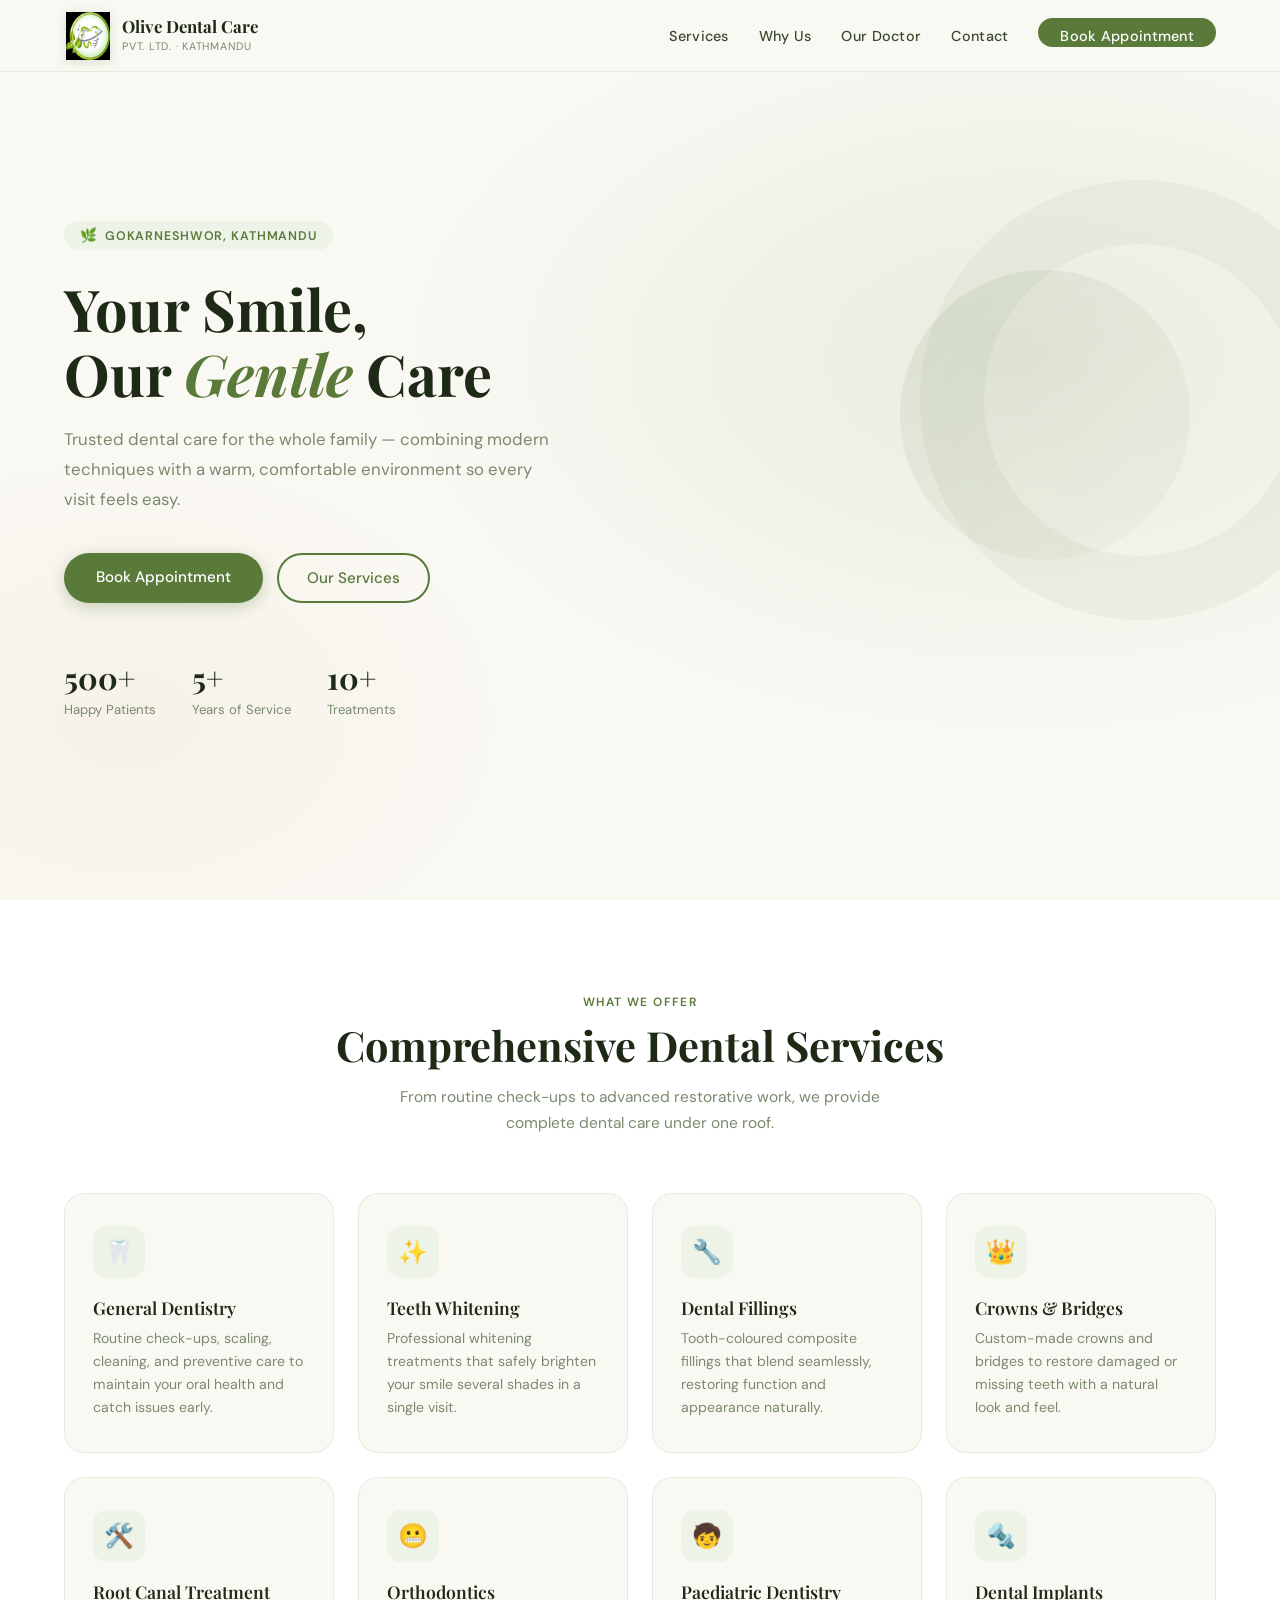
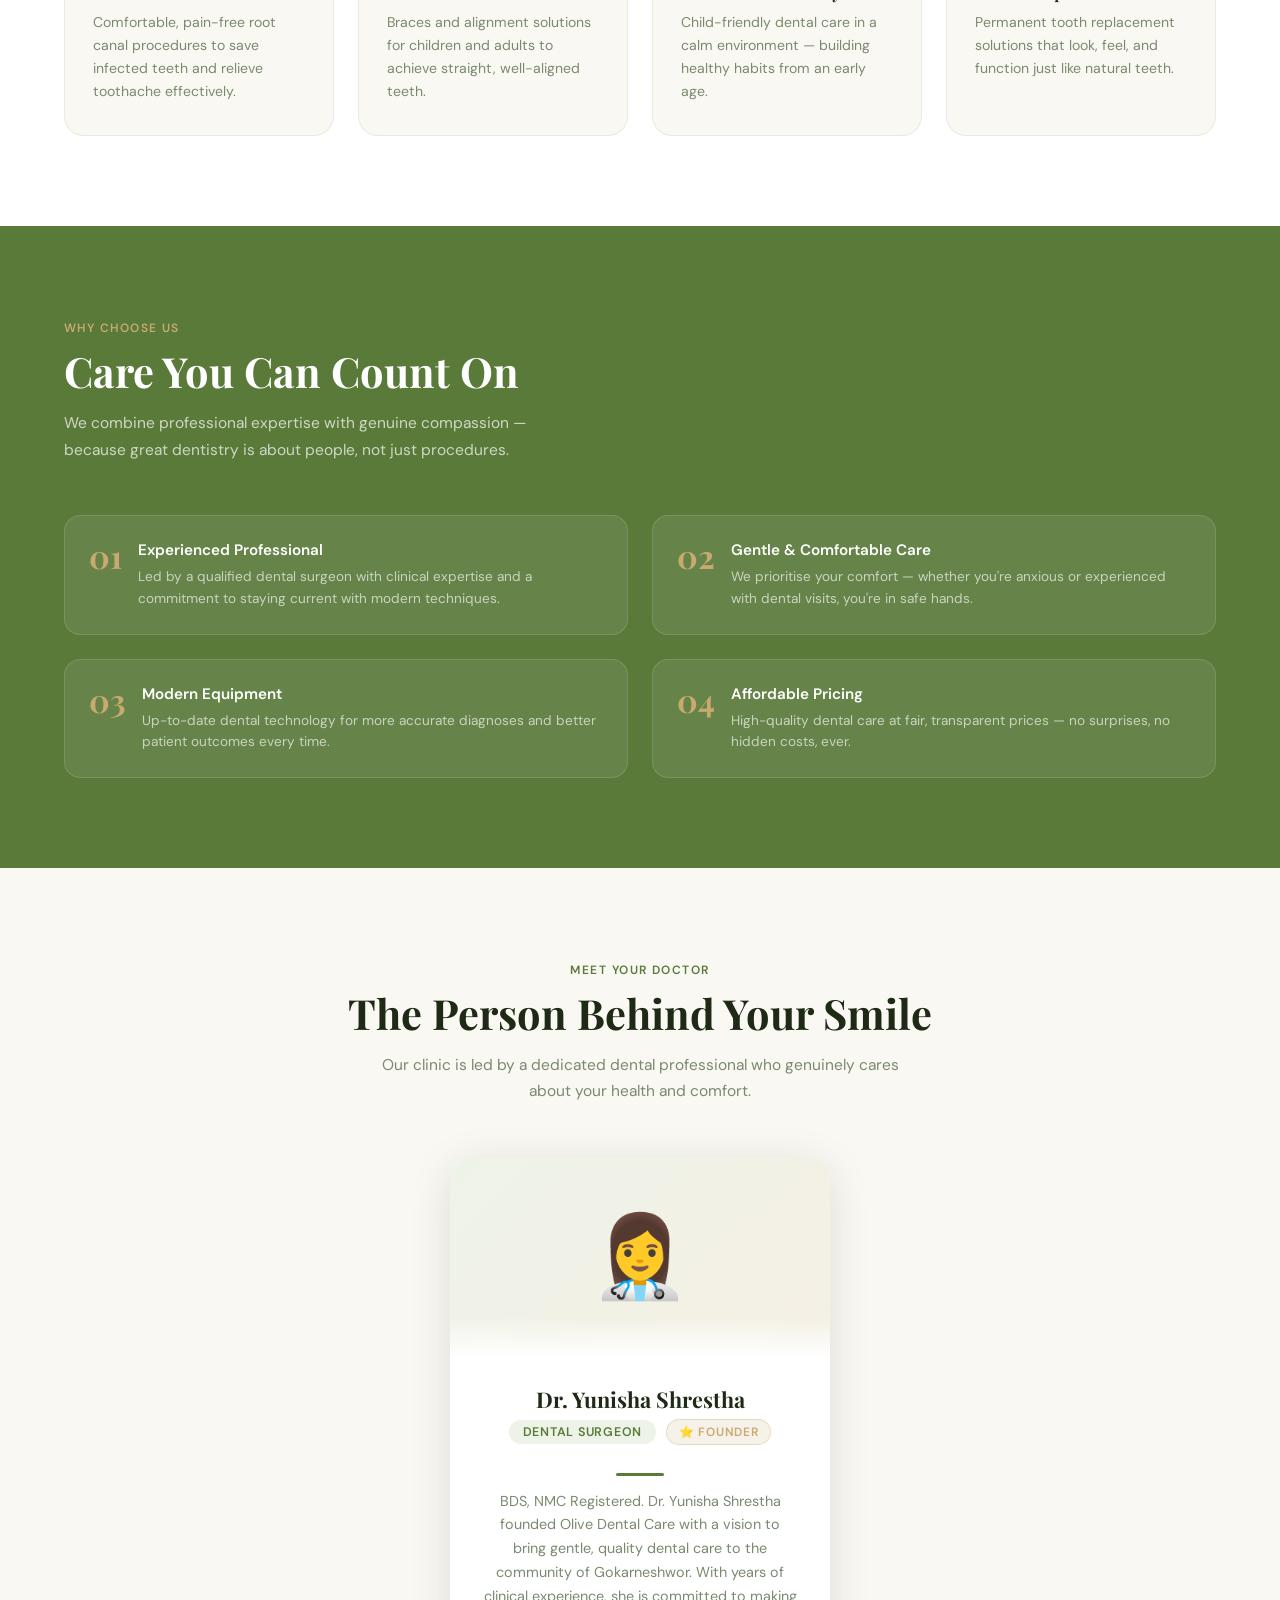
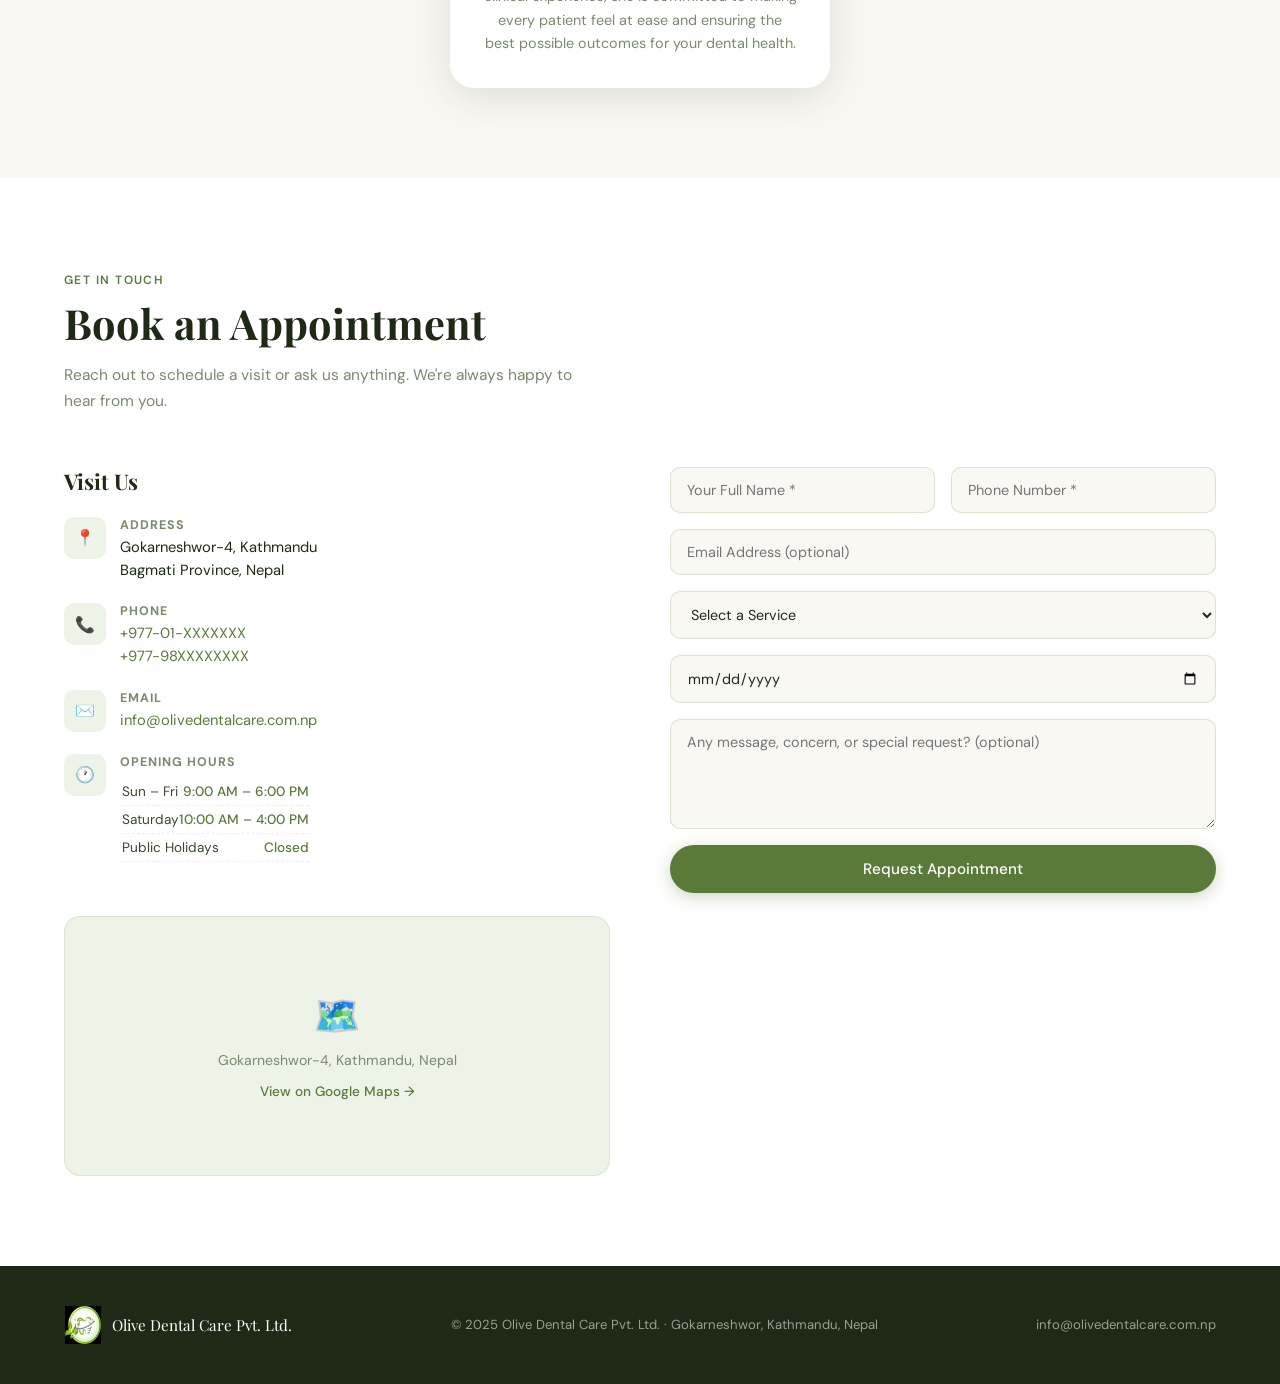
==== index.html @ 684ec90d "Initial commit - Olive Dental Care website" ====
<!DOCTYPE html>
<html lang="en">
<head>
  <meta charset="UTF-8" />
  <meta name="viewport" content="width=device-width, initial-scale=1.0"/>
  <title>Olive Dental Care Pvt. Ltd. | Gokarneshwor, Kathmandu</title>
  <link href="https://fonts.googleapis.com/css2?family=Playfair+Display:ital,wght@0,400;0,600;0,700;1,400&family=DM+Sans:wght@300;400;500&display=swap" rel="stylesheet"/>
  <link rel="stylesheet" href="style.css"/>
</head>
<body>

<!-- ══════════════════════════════════════
     NAVIGATION
══════════════════════════════════════ -->
<nav id="navbar">
  <a href="#home" class="nav-logo">
    <img src="logo.png" alt="Olive Dental Care Logo"/>
    <div class="nav-logo-text">
      <strong>Olive Dental Care</strong>
      <small>Pvt. Ltd. · Kathmandu</small>
    </div>
  </a>

  <button class="hamburger" id="hamburger" aria-label="Toggle menu">
    <span></span><span></span><span></span>
  </button>

  <ul class="nav-links" id="nav-links">
    <li><a href="#services">Services</a></li>
    <li><a href="#why">Why Us</a></li>
    <li><a href="#team">Our Doctor</a></li>
    <li><a href="#contact">Contact</a></li>
    <li><a href="#contact" class="nav-cta">Book Appointment</a></li>
  </ul>
</nav>


<!-- ══════════════════════════════════════
     HERO
══════════════════════════════════════ -->
<section class="hero" id="home">
  <div class="hero-content">
    <div class="hero-badge">Gokarneshwor, Kathmandu</div>
    <h1>Your Smile,<br/>Our <em>Gentle</em> Care</h1>
    <p>Trusted dental care for the whole family — combining modern techniques with a warm, comfortable environment so every visit feels easy.</p>
    <div class="hero-actions">
      <a href="#contact" class="btn-primary">Book Appointment</a>
      <a href="#services" class="btn-outline">Our Services</a>
    </div>
    <div class="hero-stats">
      <div class="stat"><span>500+</span><small>Happy Patients</small></div>
      <div class="stat"><span>5+</span><small>Years of Service</small></div>
      <div class="stat"><span>10+</span><small>Treatments</small></div>
    </div>
  </div>
</section>


<!-- ══════════════════════════════════════
     SERVICES
══════════════════════════════════════ -->
<section id="services">
  <div class="services-header reveal">
    <span class="section-label">What We Offer</span>
    <h2 class="section-title">Comprehensive Dental Services</h2>
    <p class="section-sub">From routine check-ups to advanced restorative work, we provide complete dental care under one roof.</p>
  </div>

  <div class="services-grid">
    <div class="service-card reveal">
      <div class="service-icon">🦷</div>
      <h3>General Dentistry</h3>
      <p>Routine check-ups, scaling, cleaning, and preventive care to maintain your oral health and catch issues early.</p>
    </div>
    <div class="service-card reveal">
      <div class="service-icon">✨</div>
      <h3>Teeth Whitening</h3>
      <p>Professional whitening treatments that safely brighten your smile several shades in a single visit.</p>
    </div>
    <div class="service-card reveal">
      <div class="service-icon">🔧</div>
      <h3>Dental Fillings</h3>
      <p>Tooth-coloured composite fillings that blend seamlessly, restoring function and appearance naturally.</p>
    </div>
    <div class="service-card reveal">
      <div class="service-icon">👑</div>
      <h3>Crowns &amp; Bridges</h3>
      <p>Custom-made crowns and bridges to restore damaged or missing teeth with a natural look and feel.</p>
    </div>
    <div class="service-card reveal">
      <div class="service-icon">🛠️</div>
      <h3>Root Canal Treatment</h3>
      <p>Comfortable, pain-free root canal procedures to save infected teeth and relieve toothache effectively.</p>
    </div>
    <div class="service-card reveal">
      <div class="service-icon">😬</div>
      <h3>Orthodontics</h3>
      <p>Braces and alignment solutions for children and adults to achieve straight, well-aligned teeth.</p>
    </div>
    <div class="service-card reveal">
      <div class="service-icon">🧒</div>
      <h3>Paediatric Dentistry</h3>
      <p>Child-friendly dental care in a calm environment — building healthy habits from an early age.</p>
    </div>
    <div class="service-card reveal">
      <div class="service-icon">🔩</div>
      <h3>Dental Implants</h3>
      <p>Permanent tooth replacement solutions that look, feel, and function just like natural teeth.</p>
    </div>
  </div>
</section>


<!-- ══════════════════════════════════════
     WHY US
══════════════════════════════════════ -->
<section id="why">
  <div class="reveal">
    <span class="section-label">Why Choose Us</span>
    <h2 class="section-title">Care You Can Count On</h2>
    <p class="section-sub">We combine professional expertise with genuine compassion — because great dentistry is about people, not just procedures.</p>
  </div>
  <div class="why-grid">
    <div class="why-item reveal">
      <div class="why-num">01</div>
      <div>
        <h4>Experienced Professional</h4>
        <p>Led by a qualified dental surgeon with clinical expertise and a commitment to staying current with modern techniques.</p>
      </div>
    </div>
    <div class="why-item reveal">
      <div class="why-num">02</div>
      <div>
        <h4>Gentle &amp; Comfortable Care</h4>
        <p>We prioritise your comfort — whether you're anxious or experienced with dental visits, you're in safe hands.</p>
      </div>
    </div>
    <div class="why-item reveal">
      <div class="why-num">03</div>
      <div>
        <h4>Modern Equipment</h4>
        <p>Up-to-date dental technology for more accurate diagnoses and better patient outcomes every time.</p>
      </div>
    </div>
    <div class="why-item reveal">
      <div class="why-num">04</div>
      <div>
        <h4>Affordable Pricing</h4>
        <p>High-quality dental care at fair, transparent prices — no surprises, no hidden costs, ever.</p>
      </div>
    </div>
  </div>
</section>


<!-- ══════════════════════════════════════
     OUR DOCTOR
══════════════════════════════════════ -->
<section id="team">
  <div class="reveal" style="text-align:center;">
    <span class="section-label">Meet Your Doctor</span>
    <h2 class="section-title">The Person Behind Your Smile</h2>
    <p class="section-sub" style="margin:0 auto;">Our clinic is led by a dedicated dental professional who genuinely cares about your health and comfort.</p>
  </div>

  <div class="team-center">
    <div class="team-card reveal">
      <div class="team-avatar">👩‍⚕️</div>
      <div class="team-info">
        <h4>Dr. Yunisha Shrestha</h4>
        <span class="team-badge">Dental Surgeon</span>
        <span class="founder-tag">⭐ Founder</span>
        <div class="team-divider"></div>
        <p>BDS, NMC Registered. Dr. Yunisha Shrestha founded Olive Dental Care with a vision to bring gentle, quality dental care to the community of Gokarneshwor. With years of clinical experience, she is committed to making every patient feel at ease and ensuring the best possible outcomes for your dental health.</p>
      </div>
    </div>
  </div>
</section>


<!-- ══════════════════════════════════════
     CONTACT & APPOINTMENT
══════════════════════════════════════ -->
<section id="contact">
  <div class="reveal">
    <span class="section-label">Get in Touch</span>
    <h2 class="section-title">Book an Appointment</h2>
    <p class="section-sub">Reach out to schedule a visit or ask us anything. We're always happy to hear from you.</p>
  </div>

  <div class="contact-wrap">

    <!-- Contact Info -->
    <div class="contact-info reveal">
      <h3>Visit Us</h3>

      <div class="info-item">
        <div class="info-icon">📍</div>
        <div>
          <h5>Address</h5>
          <p>Gokarneshwor-4, Kathmandu<br/>Bagmati Province, Nepal</p>
        </div>
      </div>

      <div class="info-item">
        <div class="info-icon">📞</div>
        <div>
          <h5>Phone</h5>
          <p>
            <a href="tel:+97701XXXXXXX">+977-01-XXXXXXX</a><br/>
            <a href="tel:+9779XXXXXXXXX">+977-98XXXXXXXX</a>
          </p>
        </div>
      </div>

      <div class="info-item">
        <div class="info-icon">✉️</div>
        <div>
          <h5>Email</h5>
          <p><a href="mailto:info@olivedentalcare.com.np">info@olivedentalcare.com.np</a></p>
        </div>
      </div>

      <div class="info-item">
        <div class="info-icon">🕐</div>
        <div>
          <h5>Opening Hours</h5>
          <table class="hours-table">
            <tr><td>Sun – Fri</td><td>9:00 AM – 6:00 PM</td></tr>
            <tr><td>Saturday</td><td>10:00 AM – 4:00 PM</td></tr>
            <tr><td>Public Holidays</td><td>Closed</td></tr>
          </table>
        </div>
      </div>

      <div class="map-wrap reveal">
        <span>🗺️</span>
        <p>Gokarneshwor-4, Kathmandu, Nepal</p>
        <a href="https://maps.google.com/?q=Gokarneshwor,Kathmandu,Nepal" target="_blank" rel="noopener">
          View on Google Maps →
        </a>
      </div>
    </div>

    <!-- Appointment Form -->
    <div class="reveal">
      <div class="contact-form" id="appt-form">
        <div class="form-row">
          <input type="text"  placeholder="Your Full Name *"  id="f-name"  required/>
          <input type="tel"   placeholder="Phone Number *"    id="f-phone" required/>
        </div>
        <input type="email" placeholder="Email Address (optional)" id="f-email"/>
        <select id="f-service">
          <option value="" disabled selected>Select a Service</option>
          <option>General Check-up &amp; Cleaning</option>
          <option>Teeth Whitening</option>
          <option>Dental Filling</option>
          <option>Root Canal Treatment</option>
          <option>Orthodontics / Braces</option>
          <option>Crowns &amp; Bridges</option>
          <option>Dental Implants</option>
          <option>Paediatric Dentistry</option>
          <option>Other / Not Sure</option>
        </select>
        <input type="date" id="f-date"/>
        <textarea placeholder="Any message, concern, or special request? (optional)" id="f-msg"></textarea>
        <button class="btn-primary" onclick="submitForm()" type="button">
          Request Appointment
        </button>
        <div class="form-success" id="form-success">
          ✅ Thank you! We'll call you shortly to confirm your appointment.
        </div>
      </div>
    </div>

  </div>
</section>


<!-- ══════════════════════════════════════
     FOOTER
══════════════════════════════════════ -->
<footer>
  <div class="footer-brand">
    <img src="logo.png" alt="Olive Dental Care"/>
    <span>Olive Dental Care Pvt. Ltd.</span>
  </div>
  <p>© 2025 Olive Dental Care Pvt. Ltd. · Gokarneshwor, Kathmandu, Nepal</p>
  <p><a href="mailto:info@olivedentalcare.com.np">info@olivedentalcare.com.np</a></p>
</footer>


<script src="script.js"></script>
</body>
</html>
---- style.css ----
/* ═══════════════════════════════════════════════
   Olive Dental Care Pvt. Ltd. — Stylesheet
   ═══════════════════════════════════════════════ */

:root {
  --olive:       #5a7a3a;
  --olive-light: #7da050;
  --olive-pale:  #eef3e8;
  --cream:       #faf8f3;
  --dark:        #1e2a16;
  --text:        #3a4a2e;
  --muted:       #7a8a6e;
  --white:       #ffffff;
  --accent:      #c8a96e;
  --shadow:      0 4px 24px rgba(30,42,22,.10);
}

*, *::before, *::after { box-sizing: border-box; margin: 0; padding: 0; }
html { scroll-behavior: smooth; }

body {
  font-family: 'DM Sans', sans-serif;
  background: var(--cream);
  color: var(--text);
  overflow-x: hidden;
}

/* ── NAV ───────────────────────────────────────── */
nav {
  position: fixed; top: 0; left: 0; right: 0; z-index: 100;
  display: flex; align-items: center; justify-content: space-between;
  padding: 0 5%;
  height: 72px;
  background: rgba(250,248,243,.94);
  backdrop-filter: blur(12px);
  border-bottom: 1px solid rgba(90,122,58,.12);
  transition: box-shadow .3s;
}
nav.scrolled { box-shadow: var(--shadow); }

.nav-logo {
  display: flex; align-items: center; gap: 10px;
  text-decoration: none;
}
.nav-logo img {
  width: 48px; height: 48px;
  object-fit: contain;
  filter: drop-shadow(0 2px 6px rgba(90,122,58,.20));
}
.nav-logo-text { line-height: 1.15; }
.nav-logo-text strong {
  display: block;
  font-family: 'Playfair Display', serif;
  font-size: 1.05rem; font-weight: 700;
  color: var(--dark);
}
.nav-logo-text small {
  font-size: .68rem; font-weight: 400;
  color: var(--muted); letter-spacing: .07em;
  text-transform: uppercase;
}

.nav-links { display: flex; gap: 30px; list-style: none; }
.nav-links a {
  text-decoration: none; font-size: .9rem; font-weight: 500;
  color: var(--text); letter-spacing: .02em;
  position: relative; padding-bottom: 2px;
}
.nav-links a::after {
  content: ''; position: absolute; left: 0; bottom: 0;
  width: 0; height: 2px; background: var(--olive);
  transition: width .3s;
}
.nav-links a:hover::after { width: 100%; }
.nav-cta {
  background: var(--olive); color: white !important;
  padding: 9px 22px; border-radius: 50px;
  font-weight: 500 !important;
  transition: background .2s !important;
}
.nav-cta:hover { background: var(--olive-light) !important; }
.nav-cta::after { display: none !important; }

.hamburger {
  display: none; flex-direction: column; gap: 5px; cursor: pointer;
  background: none; border: none; padding: 4px;
}
.hamburger span {
  display: block; width: 24px; height: 2px;
  background: var(--dark); border-radius: 2px; transition: all .3s;
}

/* ── HERO ──────────────────────────────────────── */
.hero {
  min-height: 100vh;
  display: flex; align-items: center;
  padding: 110px 5% 70px;
  background:
    radial-gradient(ellipse 70% 60% at 80% 40%, rgba(90,122,58,.10) 0%, transparent 70%),
    radial-gradient(ellipse 50% 50% at 10% 80%, rgba(200,169,110,.08) 0%, transparent 60%),
    var(--cream);
  position: relative; overflow: hidden;
}
.hero::before {
  content: '';
  position: absolute; right: -80px; top: 20%;
  width: 440px; height: 440px; border-radius: 50%;
  border: 64px solid rgba(90,122,58,.06);
  pointer-events: none;
}
.hero::after {
  content: '';
  position: absolute; right: 90px; top: 30%;
  width: 290px; height: 290px; border-radius: 50%;
  background: linear-gradient(135deg, rgba(90,122,58,.10), rgba(125,160,80,.04));
  pointer-events: none;
}

.hero-content { max-width: 620px; }
.hero-badge {
  display: inline-flex; align-items: center; gap: 7px;
  background: var(--olive-pale); color: var(--olive);
  padding: 6px 16px; border-radius: 50px;
  font-size: .78rem; font-weight: 600; letter-spacing: .07em;
  text-transform: uppercase; margin-bottom: 26px;
  animation: fadeUp .7s ease both;
}
.hero-badge::before { content: '🌿'; font-size: .85rem; }

.hero h1 {
  font-family: 'Playfair Display', serif;
  font-size: clamp(2.4rem, 5vw, 3.6rem);
  line-height: 1.12; font-weight: 700;
  color: var(--dark); margin-bottom: 20px;
  animation: fadeUp .7s .1s ease both;
}
.hero h1 em { font-style: italic; color: var(--olive); }

.hero p {
  font-size: 1.05rem; line-height: 1.78;
  color: var(--muted); max-width: 490px; margin-bottom: 38px;
  animation: fadeUp .7s .2s ease both;
}

.hero-actions {
  display: flex; gap: 14px; flex-wrap: wrap;
  animation: fadeUp .7s .3s ease both;
}

.hero-stats {
  display: flex; gap: 36px; margin-top: 54px;
  animation: fadeUp .7s .4s ease both;
}
.stat span {
  display: block;
  font-family: 'Playfair Display', serif;
  font-size: 1.9rem; font-weight: 700; color: var(--dark);
}
.stat small { font-size: .82rem; color: var(--muted); font-weight: 400; }

/* ── BUTTONS ───────────────────────────────────── */
.btn-primary {
  background: var(--olive); color: white;
  padding: 14px 32px; border-radius: 50px;
  font-size: .95rem; font-weight: 500; font-family: 'DM Sans', sans-serif;
  text-decoration: none; border: none; cursor: pointer;
  transition: background .2s, transform .2s, box-shadow .2s;
  box-shadow: 0 4px 16px rgba(90,122,58,.30);
}
.btn-primary:hover {
  background: var(--olive-light);
  transform: translateY(-2px);
  box-shadow: 0 6px 24px rgba(90,122,58,.35);
}
.btn-outline {
  background: transparent; color: var(--olive);
  padding: 13px 28px; border-radius: 50px;
  font-size: .95rem; font-weight: 500; font-family: 'DM Sans', sans-serif;
  text-decoration: none; border: 2px solid var(--olive);
  transition: background .2s, color .2s;
}
.btn-outline:hover { background: var(--olive); color: white; }

/* ── SECTION COMMONS ───────────────────────────── */
section { padding: 90px 5%; }
.section-label {
  display: inline-block;
  font-size: .75rem; font-weight: 600;
  letter-spacing: .12em; text-transform: uppercase;
  color: var(--olive); margin-bottom: 10px;
}
.section-title {
  font-family: 'Playfair Display', serif;
  font-size: clamp(1.8rem, 3.5vw, 2.6rem);
  font-weight: 700; color: var(--dark);
  line-height: 1.2; margin-bottom: 14px;
}
.section-sub {
  font-size: .97rem; color: var(--muted);
  line-height: 1.7; max-width: 520px;
}

/* ── SERVICES ──────────────────────────────────── */
#services { background: var(--white); }
.services-header { text-align: center; margin-bottom: 56px; }
.services-header .section-sub { margin: 0 auto; }

.services-grid {
  display: grid;
  grid-template-columns: repeat(auto-fit, minmax(240px, 1fr));
  gap: 24px;
}
.service-card {
  background: var(--cream);
  border: 1px solid rgba(90,122,58,.10);
  border-radius: 20px; padding: 32px 28px;
  transition: transform .25s, box-shadow .25s, border-color .25s;
}
.service-card:hover {
  transform: translateY(-6px);
  box-shadow: 0 12px 36px rgba(90,122,58,.13);
  border-color: rgba(90,122,58,.24);
}
.service-icon {
  width: 52px; height: 52px; border-radius: 14px;
  background: var(--olive-pale);
  display: flex; align-items: center; justify-content: center;
  font-size: 1.5rem; margin-bottom: 18px;
}
.service-card h3 {
  font-family: 'Playfair Display', serif;
  font-size: 1.1rem; font-weight: 600;
  color: var(--dark); margin-bottom: 8px;
}
.service-card p { font-size: .88rem; color: var(--muted); line-height: 1.65; }

/* ── WHY US ────────────────────────────────────── */
#why { background: var(--olive); color: white; }
#why .section-label { color: var(--accent); }
#why .section-title { color: white; }
#why .section-sub { color: rgba(255,255,255,.70); }

.why-grid {
  display: grid; grid-template-columns: 1fr 1fr;
  gap: 24px; margin-top: 52px;
}
.why-item {
  display: flex; gap: 16px; align-items: flex-start;
  background: rgba(255,255,255,.08);
  border: 1px solid rgba(255,255,255,.12);
  border-radius: 16px; padding: 24px;
  transition: background .25s;
}
.why-item:hover { background: rgba(255,255,255,.14); }
.why-num {
  font-family: 'Playfair Display', serif;
  font-size: 2rem; font-weight: 700; color: var(--accent);
  line-height: 1; flex-shrink: 0;
}
.why-item h4 { font-weight: 600; font-size: .95rem; margin-bottom: 6px; }
.why-item p { font-size: .85rem; color: rgba(255,255,255,.65); line-height: 1.6; }

/* ── TEAM ──────────────────────────────────────── */
#team { background: var(--cream); }
.team-center { display: flex; justify-content: center; margin-top: 52px; }

.team-card {
  background: white; border-radius: 24px; overflow: hidden;
  box-shadow: 0 8px 40px rgba(30,42,22,.13);
  max-width: 380px; width: 100%;
  transition: transform .25s, box-shadow .25s;
}
.team-card:hover {
  transform: translateY(-6px);
  box-shadow: 0 16px 48px rgba(30,42,22,.17);
}
.team-avatar {
  height: 200px;
  background: linear-gradient(135deg, var(--olive-pale) 0%, rgba(200,169,110,.18) 100%);
  display: flex; align-items: center; justify-content: center;
  font-size: 5rem;
  position: relative;
}
.team-avatar::after {
  content: '';
  position: absolute; bottom: 0; left: 0; right: 0; height: 40px;
  background: linear-gradient(to top, white, transparent);
}
.team-info { padding: 28px 32px 32px; text-align: center; }
.team-info h4 {
  font-family: 'Playfair Display', serif;
  font-size: 1.35rem; color: var(--dark); margin-bottom: 6px;
}
.team-badge {
  display: inline-block;
  background: var(--olive-pale); color: var(--olive);
  font-size: .78rem; font-weight: 600; letter-spacing: .06em;
  text-transform: uppercase; padding: 4px 14px; border-radius: 50px;
  margin-bottom: 14px;
}
.founder-tag {
  display: inline-flex; align-items: center; gap: 5px;
  background: rgba(200,169,110,.15); color: var(--accent);
  font-size: .75rem; font-weight: 600; letter-spacing: .06em;
  text-transform: uppercase; padding: 4px 12px; border-radius: 50px;
  margin-bottom: 14px; margin-left: 6px;
  border: 1px solid rgba(200,169,110,.30);
}
.team-info p { font-size: .9rem; color: var(--muted); line-height: 1.65; }
.team-divider {
  width: 48px; height: 3px;
  background: var(--olive); border-radius: 2px;
  margin: 14px auto;
}

/* ── CONTACT ───────────────────────────────────── */
#contact { background: var(--white); }
.contact-wrap {
  display: grid; grid-template-columns: 1fr 1fr;
  gap: 60px; align-items: start; margin-top: 52px;
}
.contact-info h3 {
  font-family: 'Playfair Display', serif;
  font-size: 1.35rem; color: var(--dark); margin-bottom: 22px;
}
.info-item {
  display: flex; gap: 14px; align-items: flex-start; margin-bottom: 22px;
}
.info-icon {
  width: 42px; height: 42px; border-radius: 10px;
  background: var(--olive-pale);
  display: flex; align-items: center; justify-content: center;
  font-size: 1rem; flex-shrink: 0;
}
.info-item h5 {
  font-size: .78rem; color: var(--muted);
  text-transform: uppercase; letter-spacing: .08em; margin-bottom: 3px;
}
.info-item p { font-size: .92rem; color: var(--dark); line-height: 1.55; }
.info-item a { color: var(--olive); text-decoration: none; }
.info-item a:hover { text-decoration: underline; }

.hours-table { width: 100%; margin-top: 6px; }
.hours-table tr {
  display: flex; justify-content: space-between;
  padding: 5px 0; border-bottom: 1px dashed rgba(90,122,58,.12);
}
.hours-table td { font-size: .85rem; color: var(--text); }
.hours-table td:last-child { color: var(--olive); font-weight: 500; }

/* contact form */
.contact-form { display: flex; flex-direction: column; gap: 16px; }
.form-row { display: grid; grid-template-columns: 1fr 1fr; gap: 16px; }
.contact-form input,
.contact-form select,
.contact-form textarea {
  width: 100%; padding: 13px 16px;
  border: 1.5px solid rgba(90,122,58,.18); border-radius: 10px;
  font-size: .9rem; font-family: 'DM Sans', sans-serif;
  background: var(--cream); color: var(--dark);
  outline: none; transition: border-color .2s, box-shadow .2s;
}
.contact-form input:focus,
.contact-form select:focus,
.contact-form textarea:focus {
  border-color: var(--olive);
  box-shadow: 0 0 0 3px rgba(90,122,58,.10);
}
.contact-form textarea { resize: vertical; min-height: 110px; }
.form-success {
  display: none;
  background: var(--olive-pale); color: var(--olive);
  padding: 14px 18px; border-radius: 10px;
  font-size: .9rem; font-weight: 500;
  border: 1px solid rgba(90,122,58,.20);
}

/* map placeholder */
.map-wrap {
  border-radius: 16px; overflow: hidden;
  border: 1.5px solid rgba(90,122,58,.12);
  margin-top: 52px; height: 260px;
  background: var(--olive-pale);
  display: flex; align-items: center; justify-content: center;
  flex-direction: column; gap: 10px;
}
.map-wrap span { font-size: 2.4rem; }
.map-wrap p { font-size: .88rem; color: var(--muted); }
.map-wrap a {
  font-size: .85rem; color: var(--olive);
  font-weight: 500; text-decoration: none; margin-top: 4px;
}
.map-wrap a:hover { text-decoration: underline; }

/* ── FOOTER ────────────────────────────────────── */
footer {
  background: var(--dark); color: rgba(255,255,255,.55);
  padding: 40px 5%;
  display: flex; align-items: center; justify-content: space-between;
  flex-wrap: wrap; gap: 16px;
}
.footer-brand {
  display: flex; align-items: center; gap: 10px;
}
.footer-brand img { width: 38px; height: 38px; object-fit: contain; }
.footer-brand span {
  font-family: 'Playfair Display', serif;
  font-size: .95rem; color: white;
}
footer p { font-size: .82rem; }
footer a { color: rgba(255,255,255,.55); text-decoration: none; }
footer a:hover { color: var(--accent); }

/* ── ANIMATIONS ────────────────────────────────── */
@keyframes fadeUp {
  from { opacity: 0; transform: translateY(24px); }
  to   { opacity: 1; transform: translateY(0); }
}
.reveal {
  opacity: 0; transform: translateY(30px);
  transition: opacity .65s ease, transform .65s ease;
}
.reveal.visible { opacity: 1; transform: translateY(0); }

/* ── MOBILE ────────────────────────────────────── */
@media (max-width: 768px) {
  .hamburger { display: flex; }
  .nav-links {
    position: fixed; top: 72px; left: 0; right: 0;
    background: var(--cream);
    border-top: 1px solid rgba(90,122,58,.12);
    flex-direction: column; gap: 0;
    max-height: 0; overflow: hidden;
    transition: max-height .35s ease;
  }
  .nav-links.open { max-height: 360px; }
  .nav-links li a {
    display: block; padding: 14px 6%;
    border-bottom: 1px solid rgba(90,122,58,.07);
  }
  .nav-cta { margin: 10px 6%; border-radius: 50px; text-align: center; }

  .hero { padding-top: 110px; text-align: center; }
  .hero p { margin: 0 auto 36px; }
  .hero-actions { justify-content: center; }
  .hero-stats { justify-content: center; }
  .hero::before, .hero::after { display: none; }

  .why-grid { grid-template-columns: 1fr; }
  .contact-wrap { grid-template-columns: 1fr; gap: 40px; }
  .form-row { grid-template-columns: 1fr; }
  .team-info { padding: 22px 24px 26px; }
}
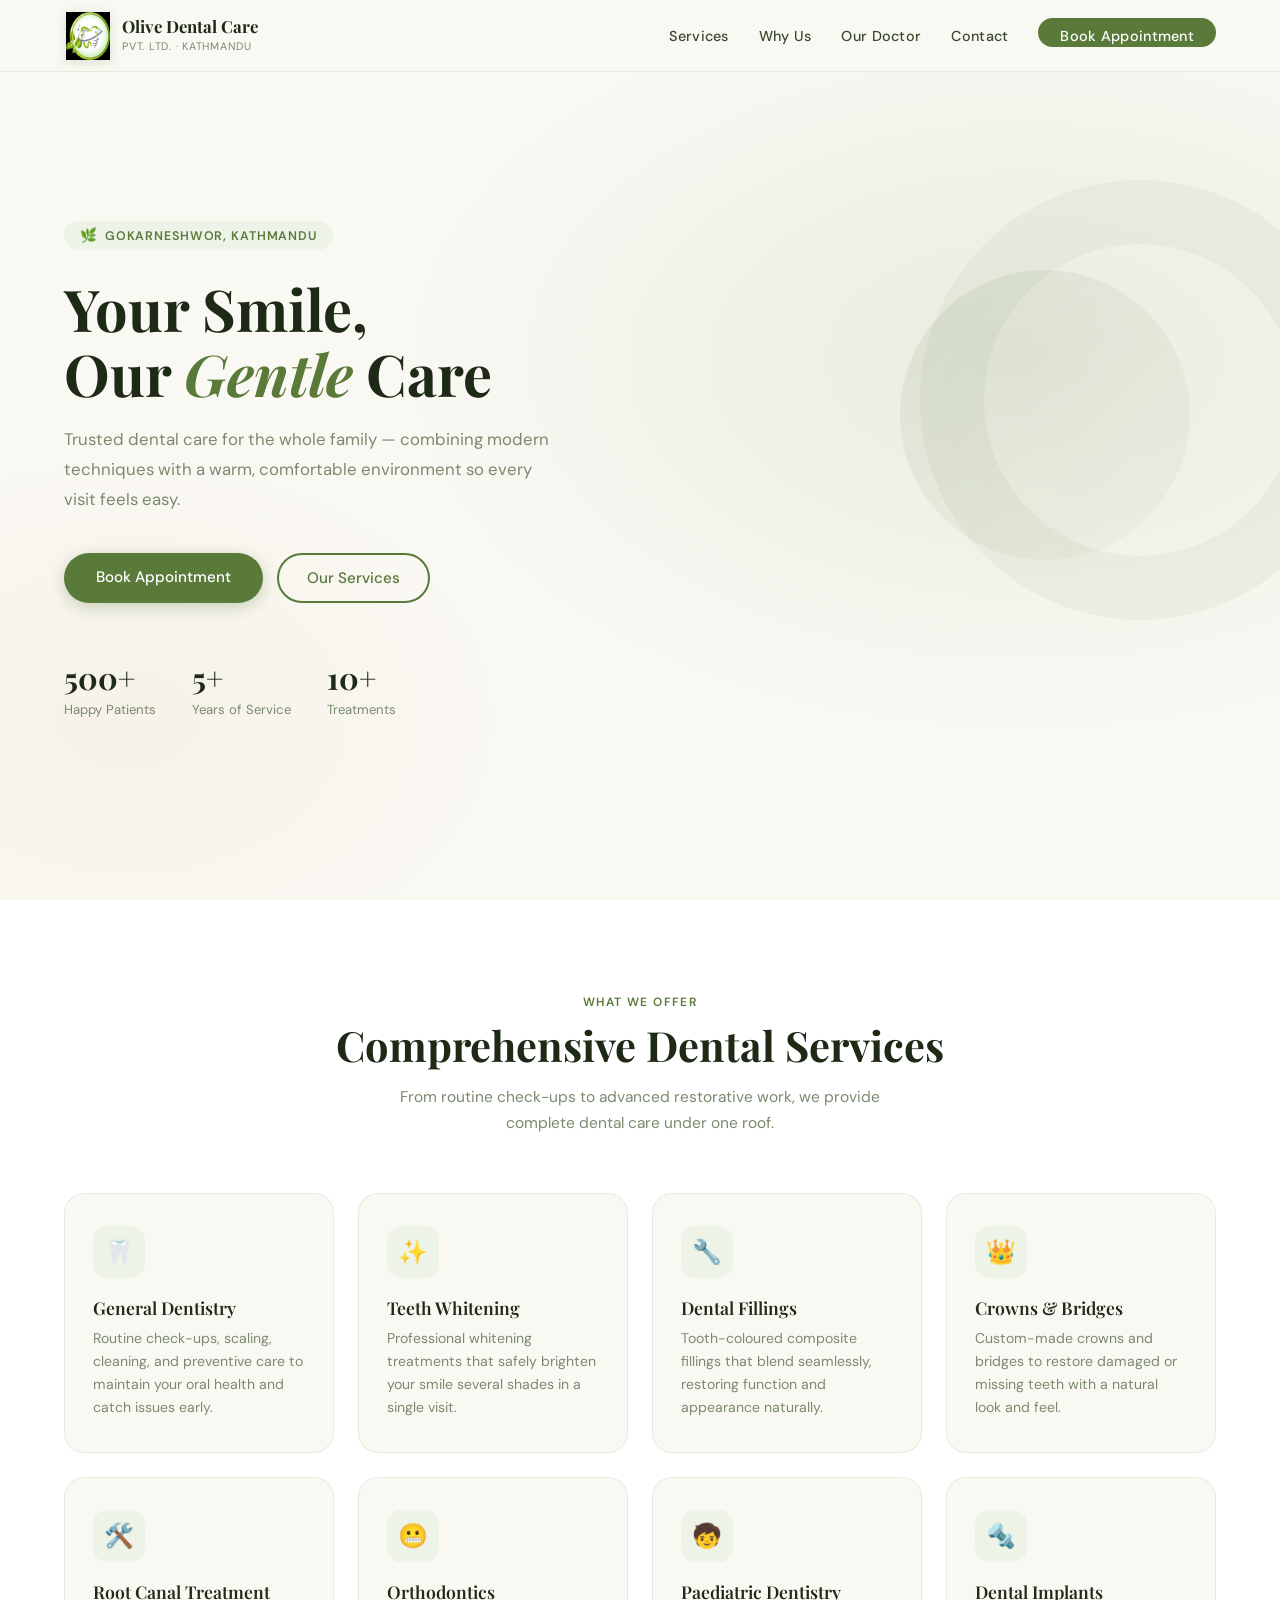
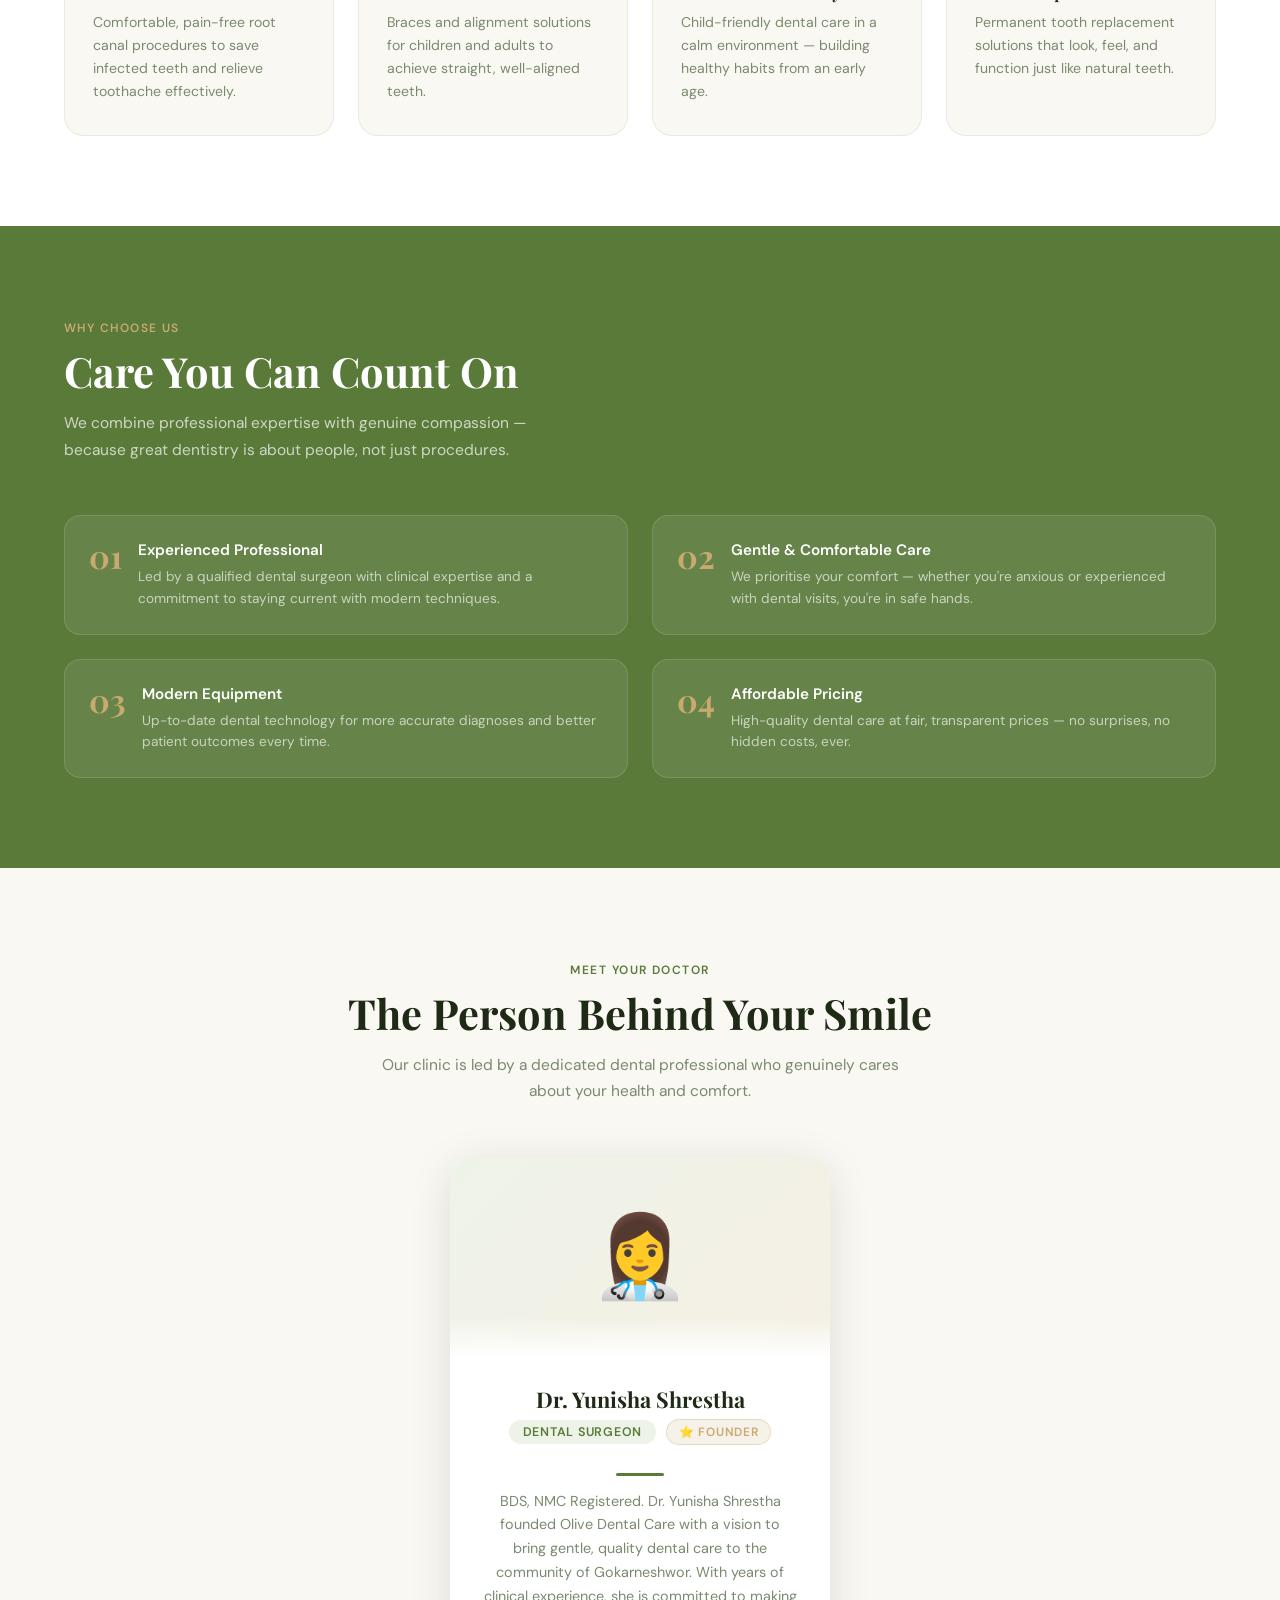
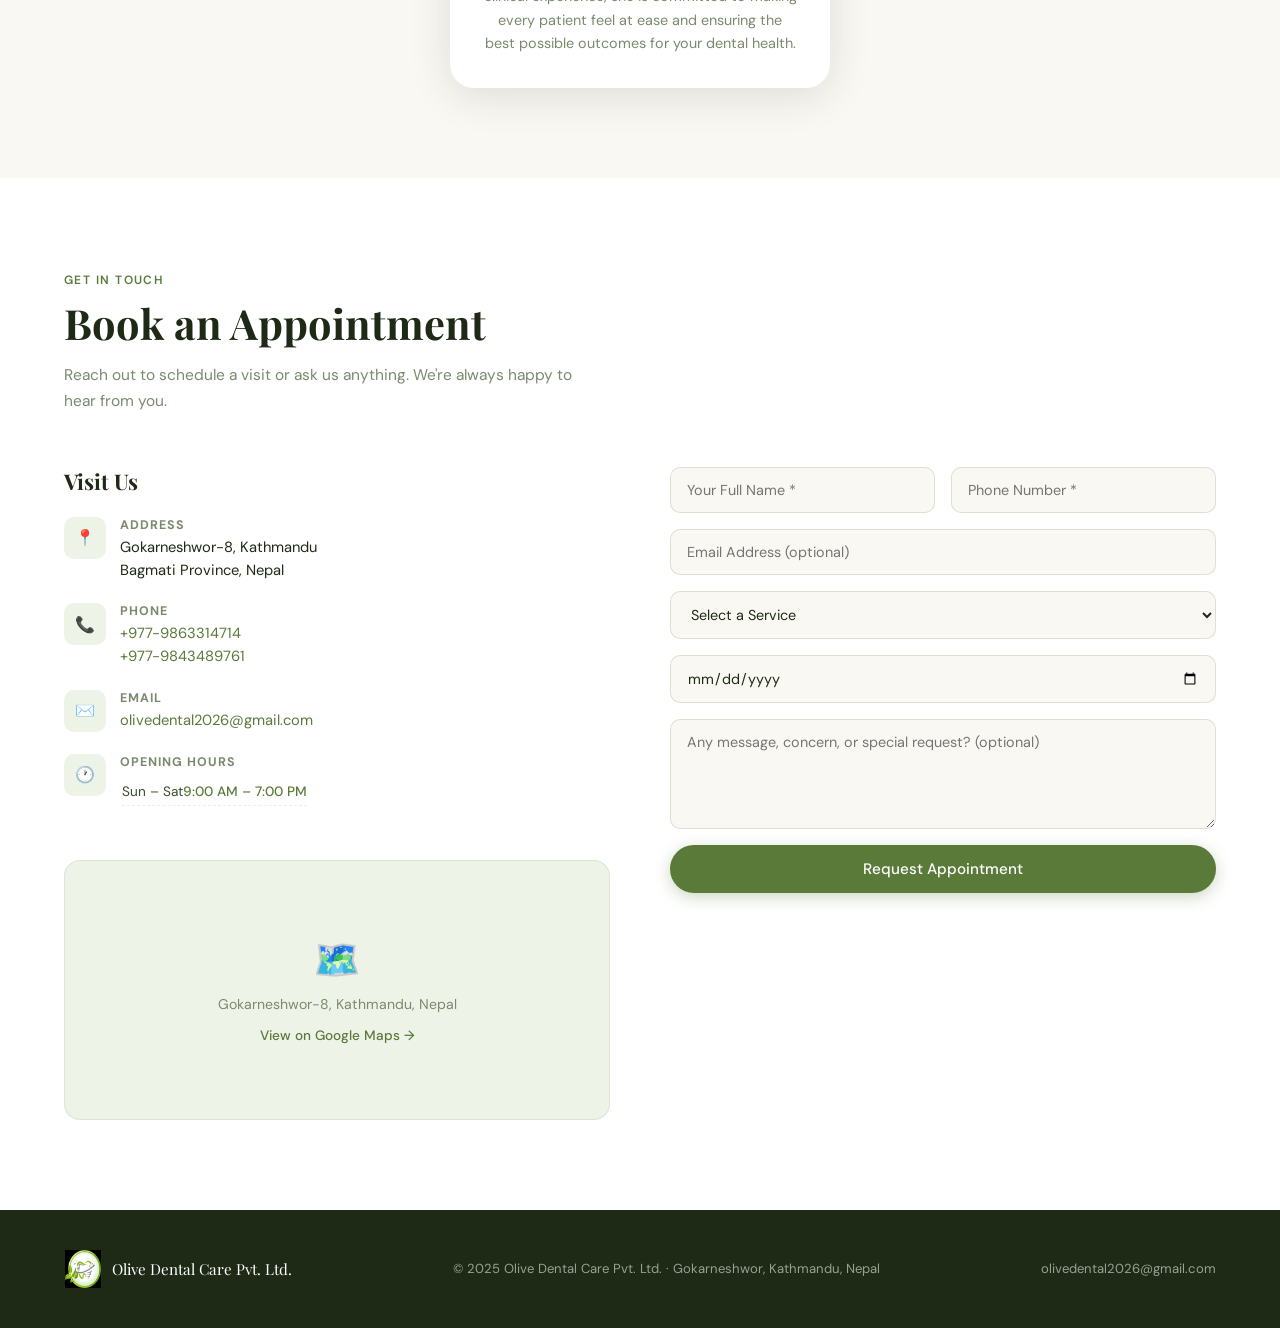
==== commit 756e5b9f: "changes" ====
--- a/index.html
+++ b/index.html
@@ -198,7 +198,7 @@
         <div class="info-icon">📍</div>
         <div>
           <h5>Address</h5>
-          <p>Gokarneshwor-4, Kathmandu<br/>Bagmati Province, Nepal</p>
+          <p>Gokarneshwor-8, Kathmandu<br/>Bagmati Province, Nepal</p>
         </div>
       </div>
 
@@ -207,8 +207,8 @@
         <div>
           <h5>Phone</h5>
           <p>
-            <a href="tel:+97701XXXXXXX">+977-01-XXXXXXX</a><br/>
-            <a href="tel:+9779XXXXXXXXX">+977-98XXXXXXXX</a>
+            <a href="tel:+97701XXXXXXX">+977-9863314714</a><br/>
+            <a href="tel:+9779XXXXXXXXX">+977-9843489761</a>
           </p>
         </div>
       </div>
@@ -217,7 +217,7 @@
         <div class="info-icon">✉️</div>
         <div>
           <h5>Email</h5>
-          <p><a href="mailto:info@olivedentalcare.com.np">info@olivedentalcare.com.np</a></p>
+          <p><a href="mailto:olivedental2026@gmail.com">olivedental2026@gmail.com</a></p>
         </div>
       </div>
 
@@ -226,16 +226,15 @@
         <div>
           <h5>Opening Hours</h5>
           <table class="hours-table">
-            <tr><td>Sun – Fri</td><td>9:00 AM – 6:00 PM</td></tr>
-            <tr><td>Saturday</td><td>10:00 AM – 4:00 PM</td></tr>
-            <tr><td>Public Holidays</td><td>Closed</td></tr>
+            <tr><td>Sun – Sat</td><td>9:00 AM – 7:00 PM</td>
+            </tr>
           </table>
         </div>
       </div>
 
       <div class="map-wrap reveal">
         <span>🗺️</span>
-        <p>Gokarneshwor-4, Kathmandu, Nepal</p>
+        <p>Gokarneshwor-8, Kathmandu, Nepal</p>
         <a href="https://maps.google.com/?q=Gokarneshwor,Kathmandu,Nepal" target="_blank" rel="noopener">
           View on Google Maps →
         </a>
@@ -286,7 +285,7 @@
     <span>Olive Dental Care Pvt. Ltd.</span>
   </div>
   <p>© 2025 Olive Dental Care Pvt. Ltd. · Gokarneshwor, Kathmandu, Nepal</p>
-  <p><a href="mailto:info@olivedentalcare.com.np">info@olivedentalcare.com.np</a></p>
+  <p><a href="mailto:olivedental2026@gmail.com">olivedental2026@gmail.com</a></p>
 </footer>
 
 
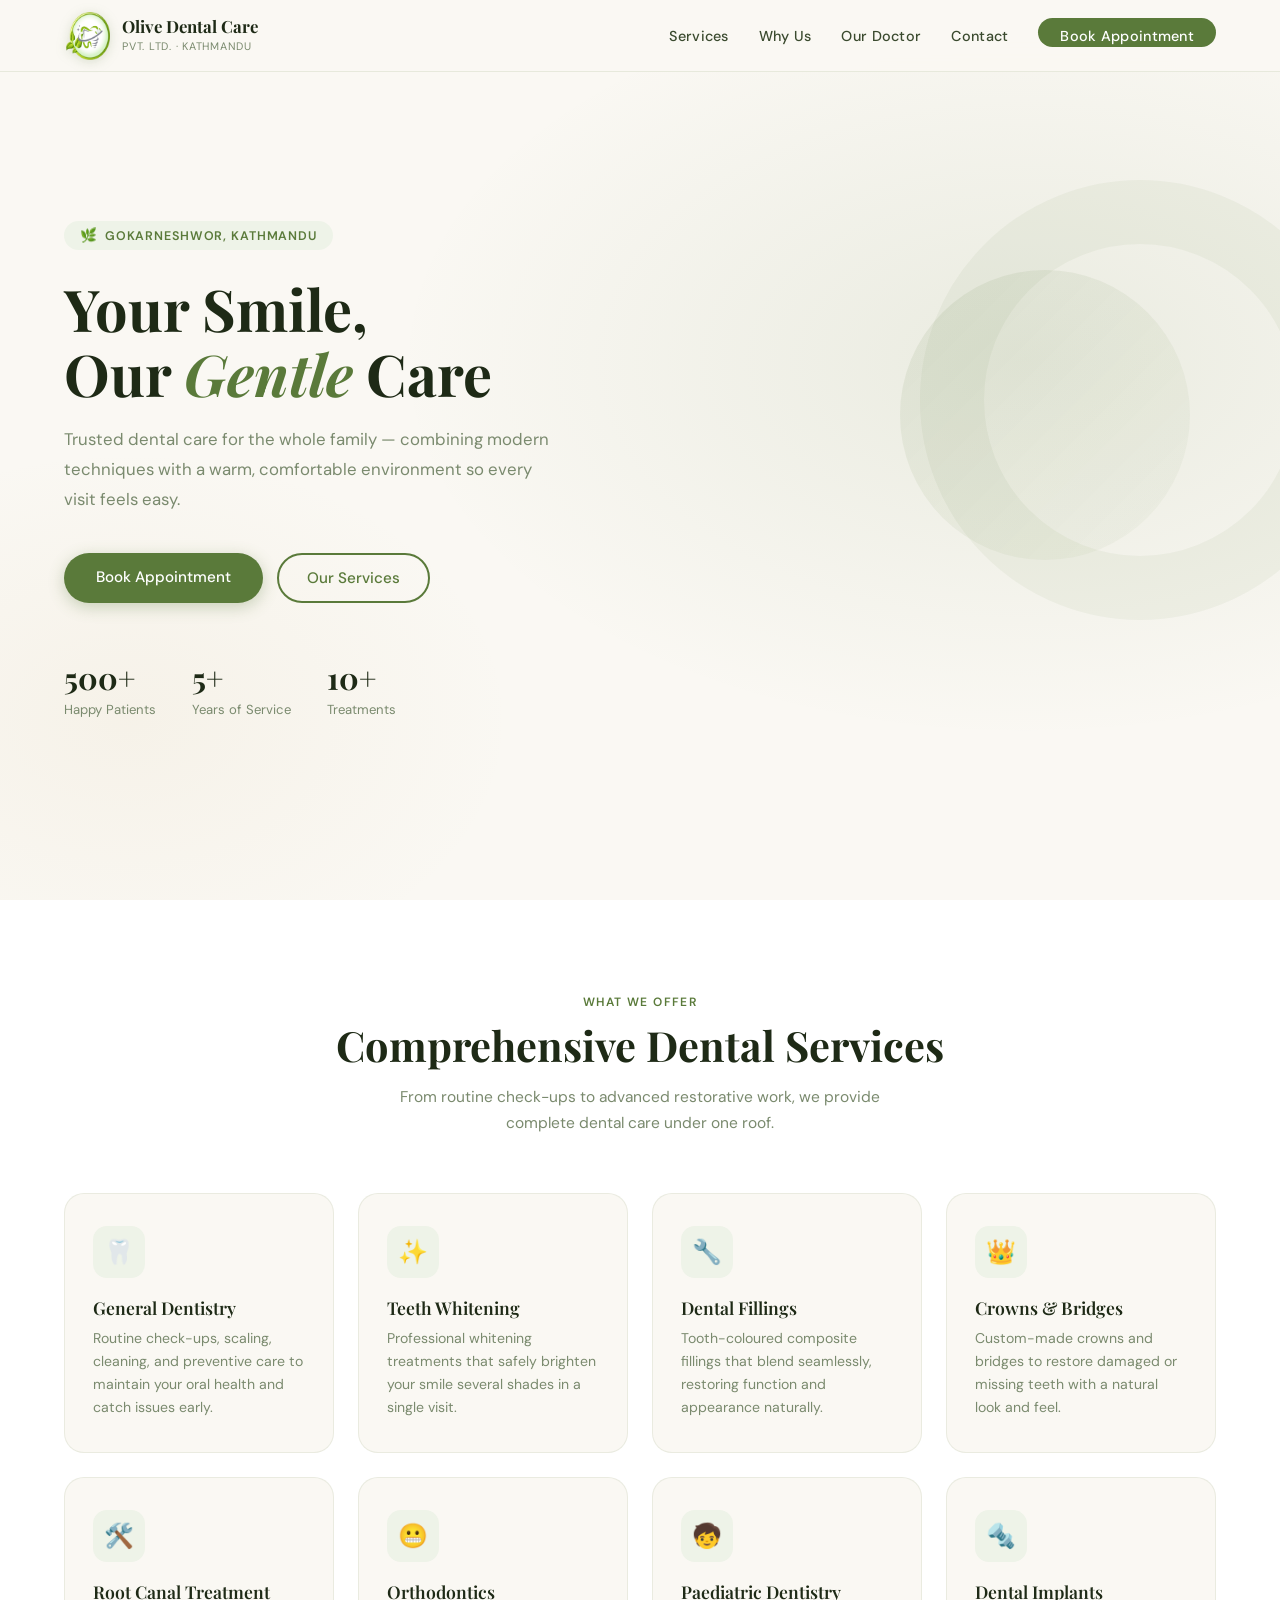
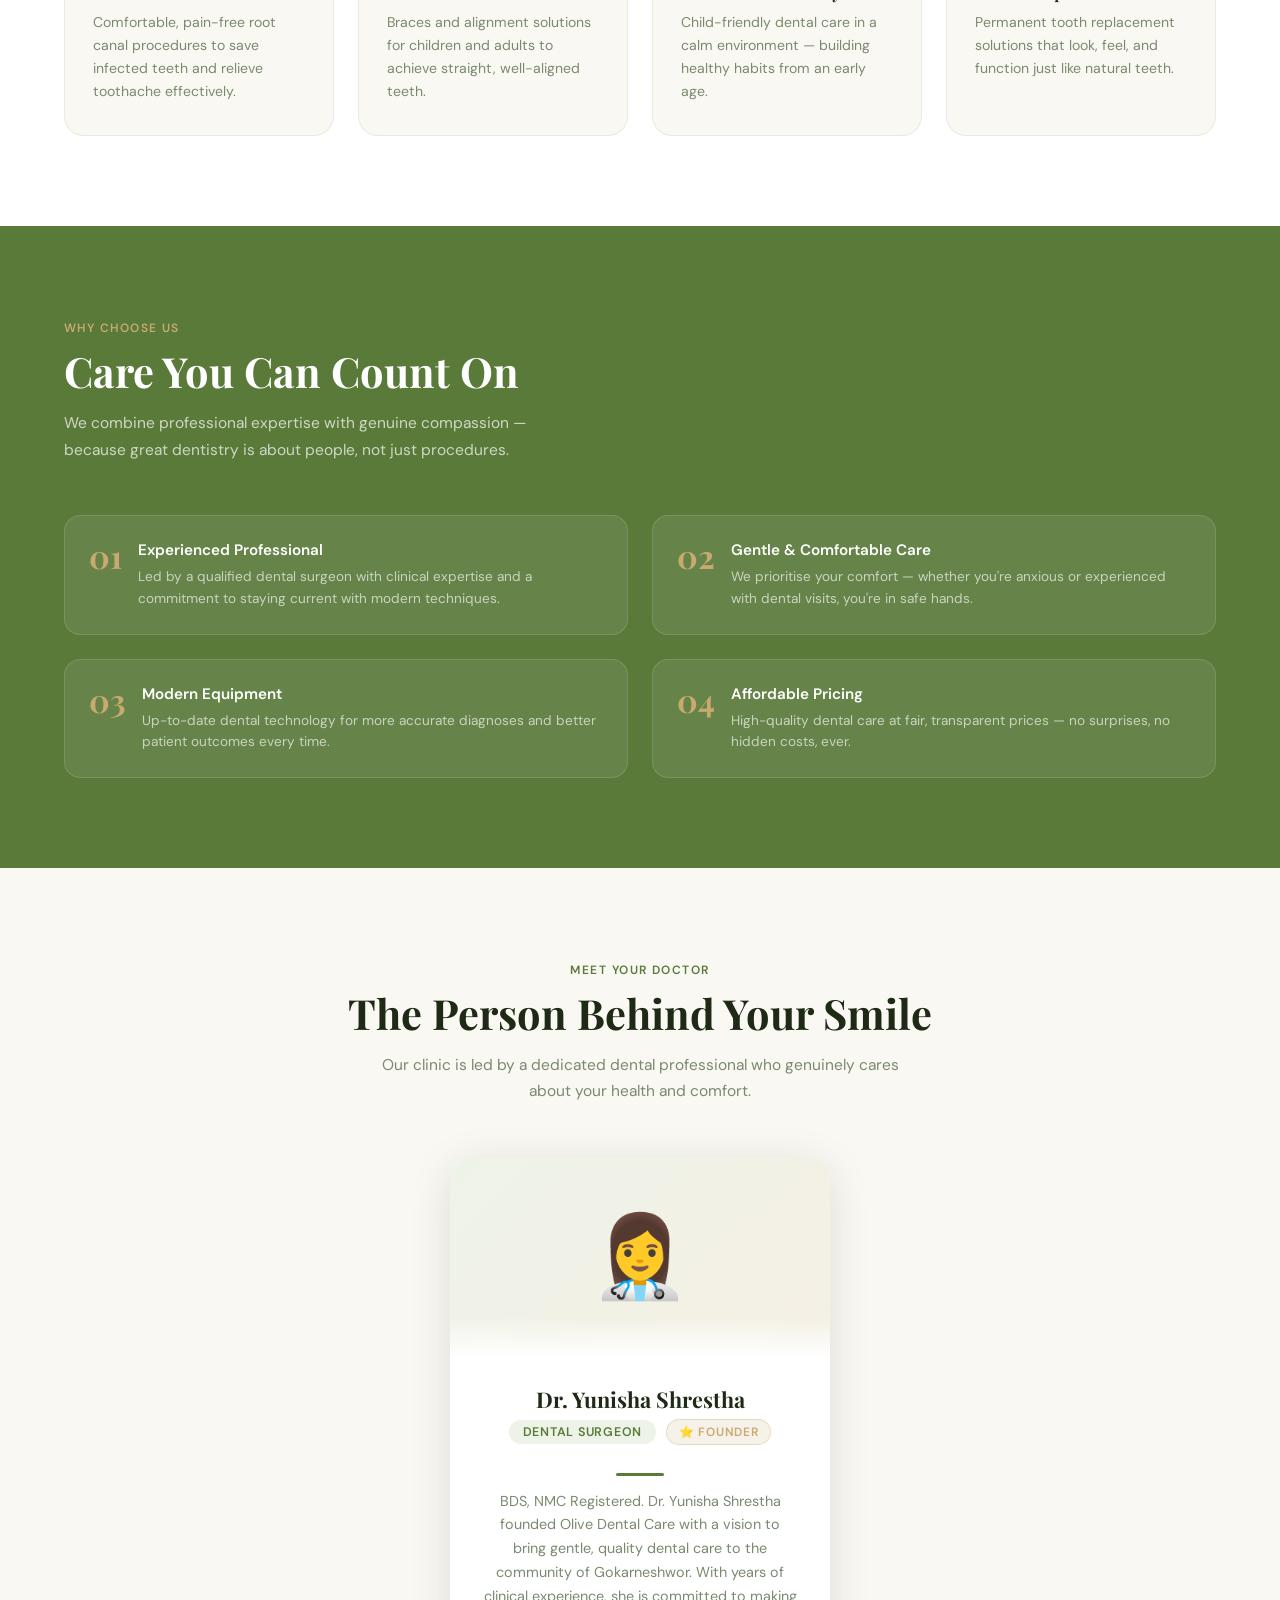
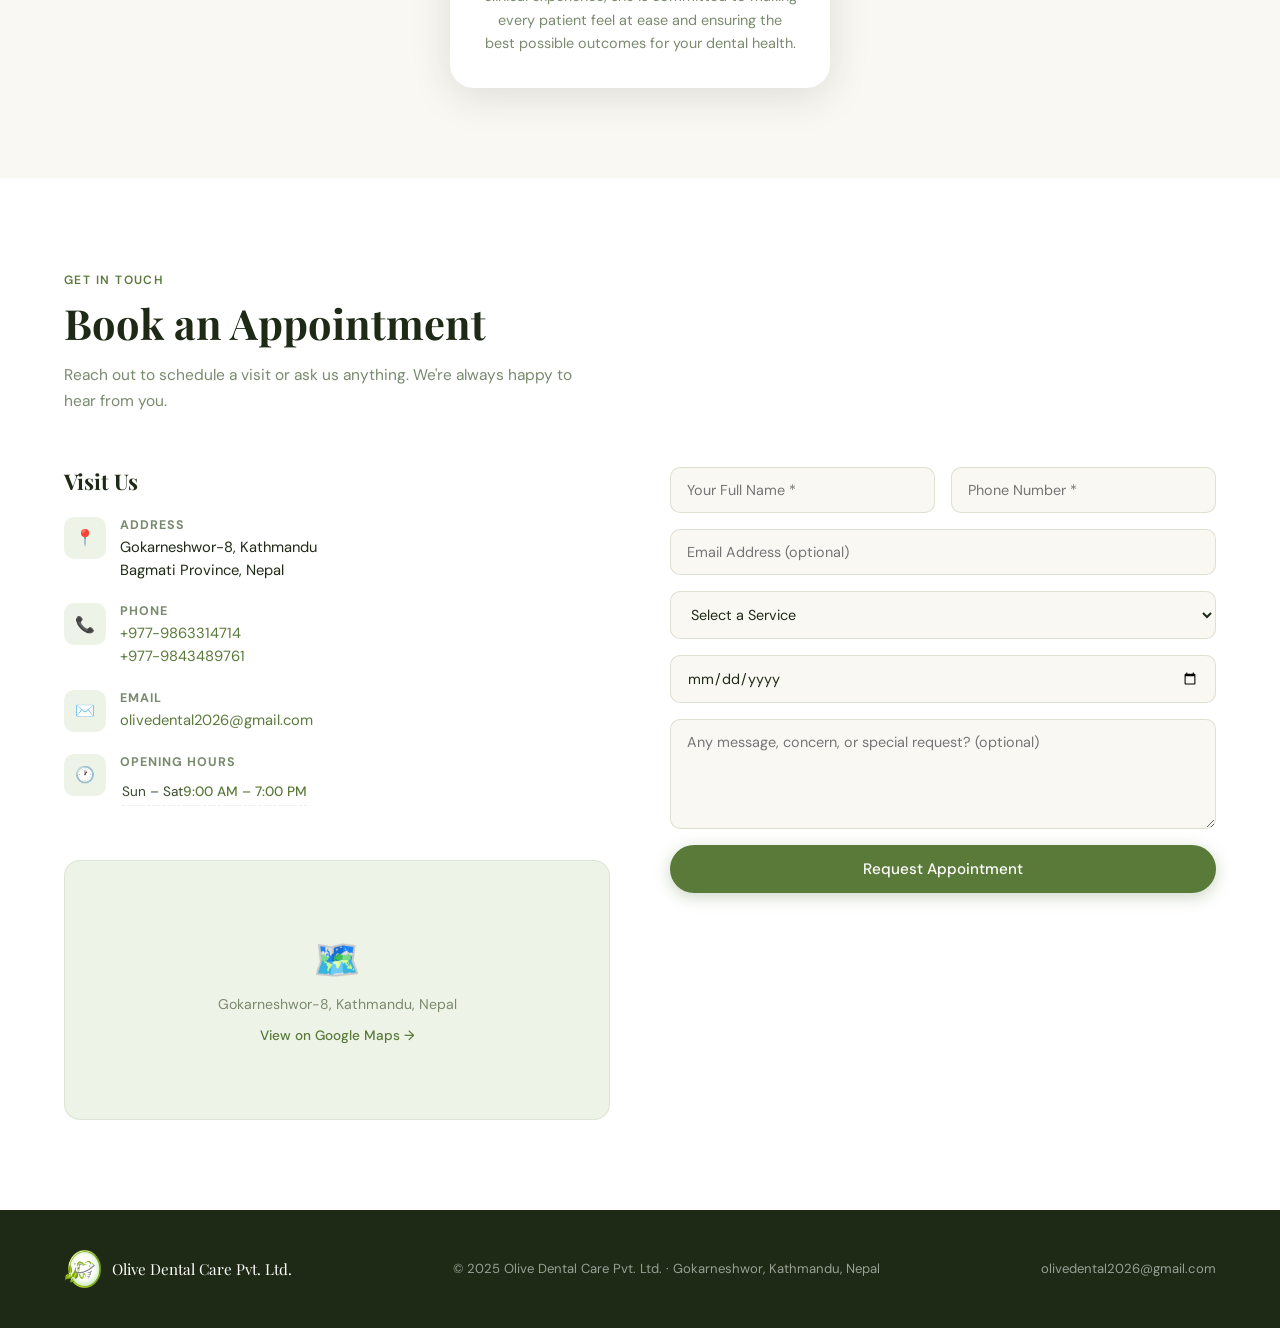
==== commit b7742ab4: "maps" ====
--- a/index.html
+++ b/index.html
@@ -235,7 +235,7 @@
       <div class="map-wrap reveal">
         <span>🗺️</span>
         <p>Gokarneshwor-8, Kathmandu, Nepal</p>
-        <a href="https://maps.google.com/?q=Gokarneshwor,Kathmandu,Nepal" target="_blank" rel="noopener">
+        <a href="https://maps.app.goo.gl/W4mNRPkaabusVkdQ7" target="_blank" rel="noopener">
           View on Google Maps →
         </a>
       </div>
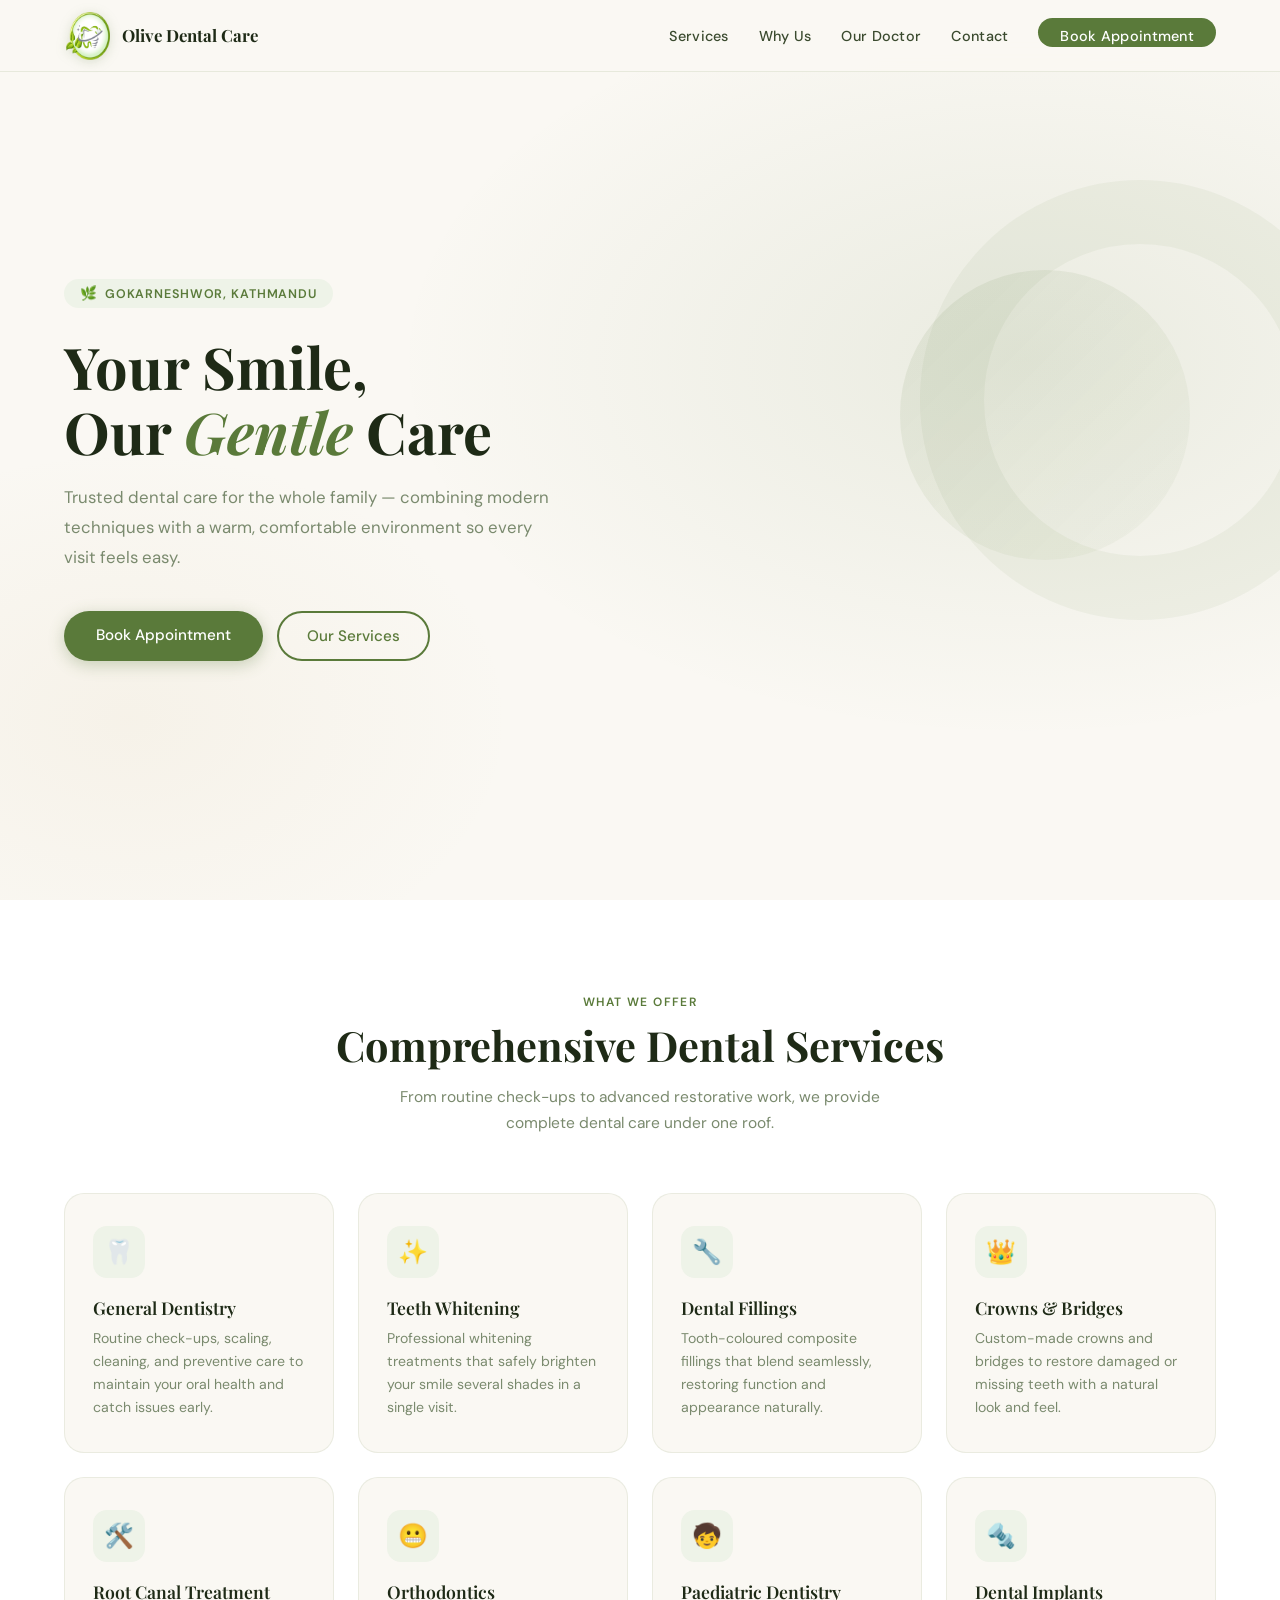
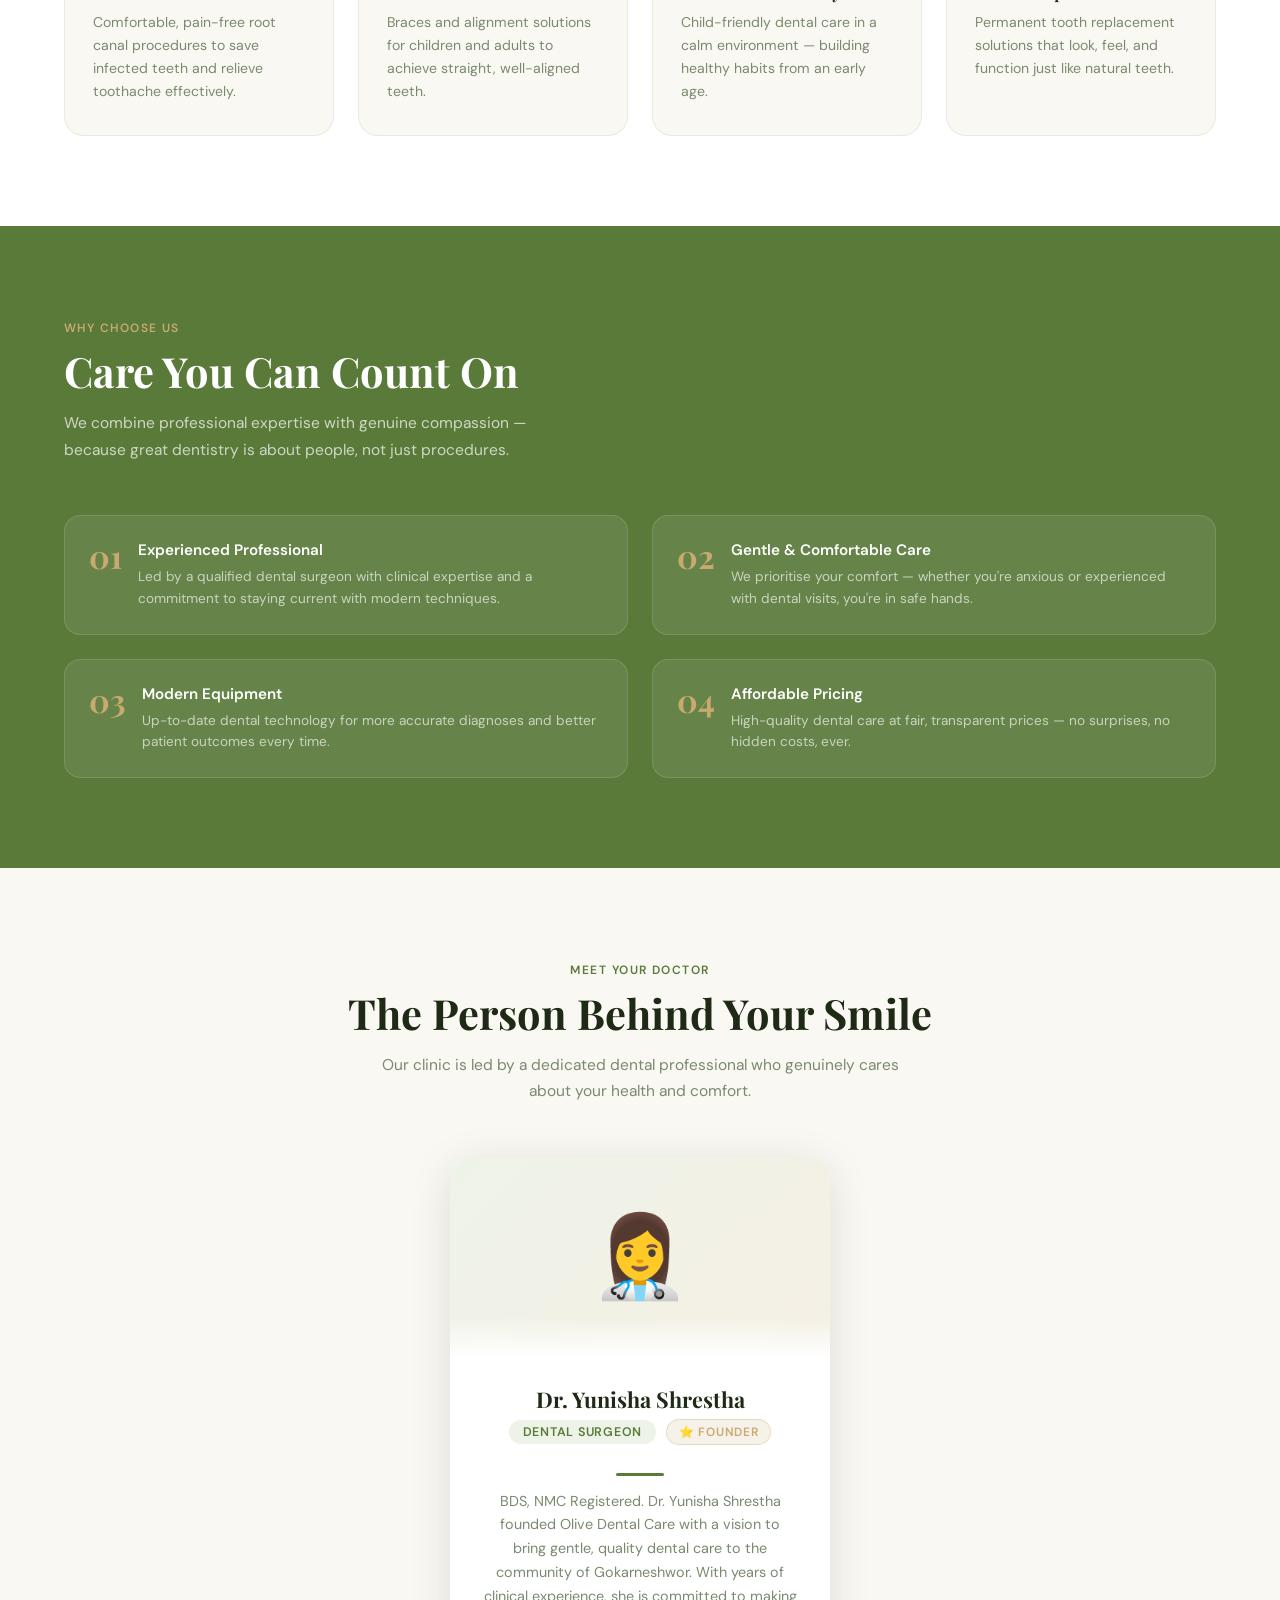
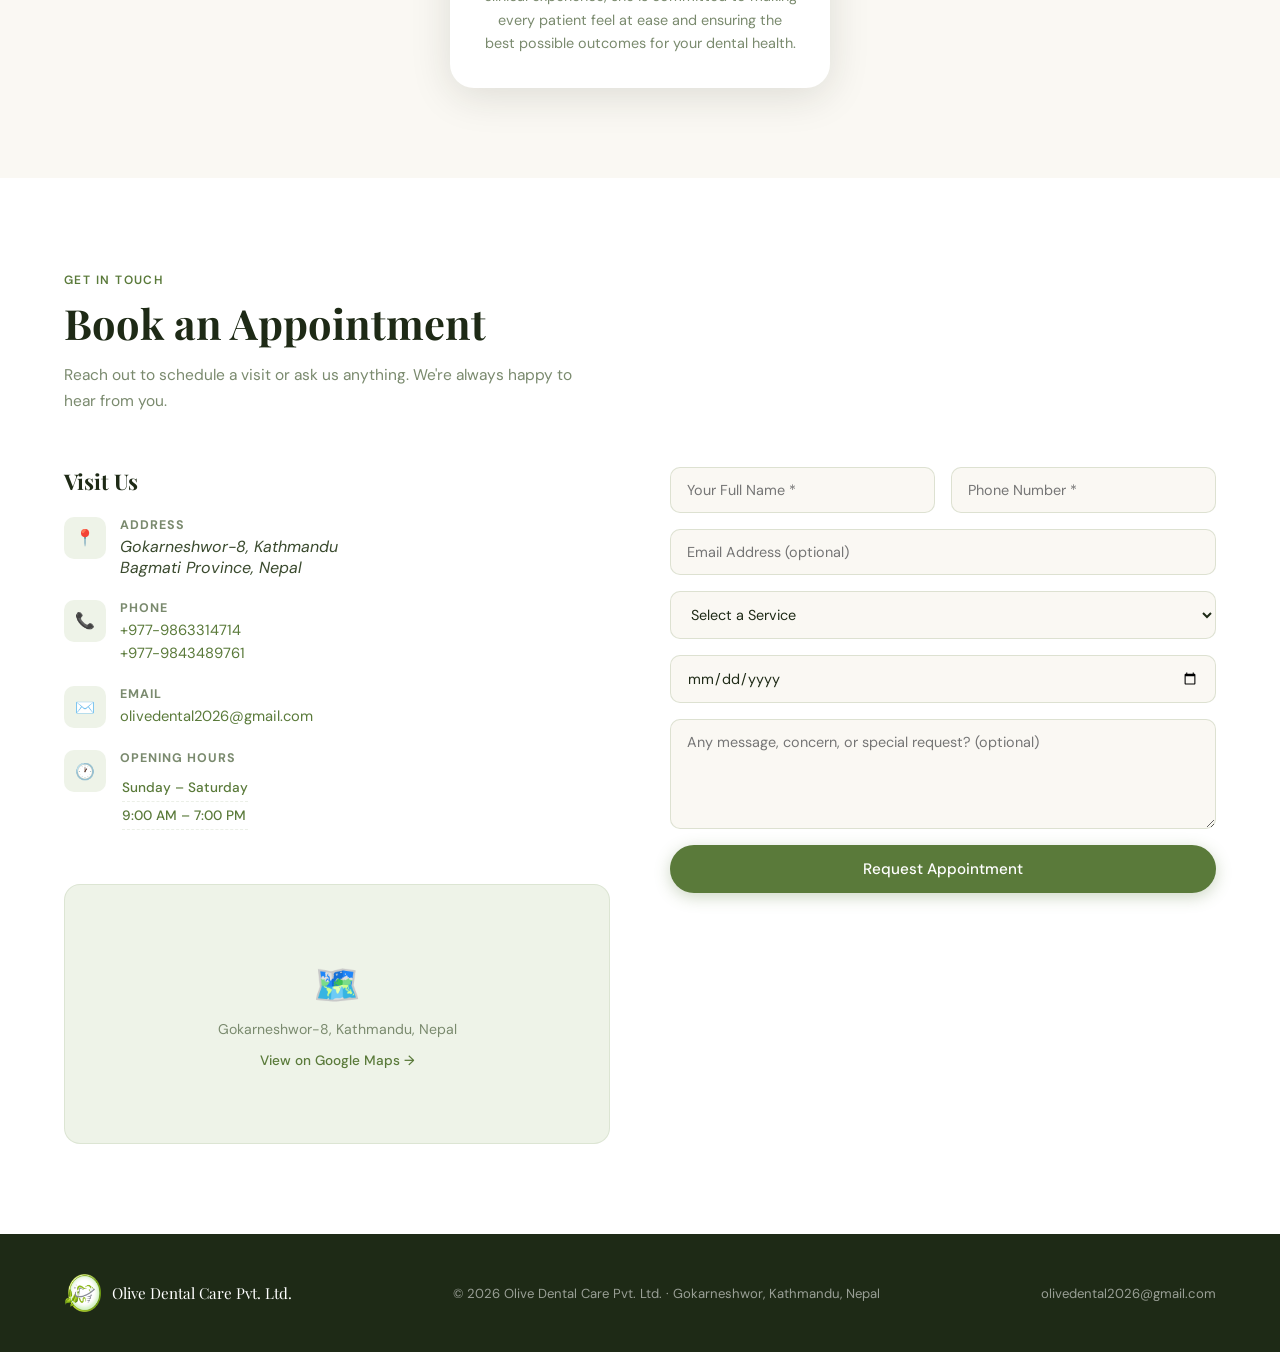
==== commit b3ebec03: "SEO" ====
--- a/index.html
+++ b/index.html
@@ -3,9 +3,35 @@
 <head>
   <meta charset="UTF-8" />
   <meta name="viewport" content="width=device-width, initial-scale=1.0"/>
+  <meta name="description" content="Olive Dental Care Pvt. Ltd. in Gokarneshwor, Kathmandu offers family-friendly dental care with modern equipment, orthodontics, implants, whitening, and preventive dentistry."/>
+  <meta name="robots" content="index, follow"/>
+  <meta property="og:title" content="Olive Dental Care Pvt. Ltd. | Gokarneshwor, Kathmandu"/>
+  <meta property="og:description" content="Family-friendly dental clinic offering general dentistry, whitening, orthodontics, implants and gentle restorative care in Kathmandu."/>
+  <meta property="og:type" content="website"/>
   <title>Olive Dental Care Pvt. Ltd. | Gokarneshwor, Kathmandu</title>
+  <link rel="preconnect" href="https://fonts.googleapis.com"/>
+  <link rel="preconnect" href="https://fonts.gstatic.com" crossorigin/>
   <link href="https://fonts.googleapis.com/css2?family=Playfair+Display:ital,wght@0,400;0,600;0,700;1,400&family=DM+Sans:wght@300;400;500&display=swap" rel="stylesheet"/>
   <link rel="stylesheet" href="style.css"/>
+  <script type="application/ld+json">
+  {
+    "@context": "https://schema.org",
+    "@type": "Dentist",
+    "name": "Olive Dental Care Pvt. Ltd.",
+    "description": "Family-friendly dental clinic in Gokarneshwor, Kathmandu offering modern dentistry, orthodontics, whitening, implants, root canals and preventive care.",
+    "address": {
+      "@type": "PostalAddress",
+      "streetAddress": "Gokarneshwor-8",
+      "addressLocality": "Kathmandu",
+      "addressRegion": "Bagmati Province",
+      "addressCountry": "NP"
+    },
+    "telephone": "+977-9863314714",
+    "email": "olivedental2026@gmail.com",
+    "openingHours": ["Mo-Sa 09:00-19:00", "Su 09:00-19:00"],
+    "areaServed": "Kathmandu"
+  }
+  </script>
 </head>
 <body>
 
@@ -17,7 +43,6 @@
     <img src="logo.png" alt="Olive Dental Care Logo"/>
     <div class="nav-logo-text">
       <strong>Olive Dental Care</strong>
-      <small>Pvt. Ltd. · Kathmandu</small>
     </div>
   </a>
 
@@ -33,7 +58,7 @@
     <li><a href="#contact" class="nav-cta">Book Appointment</a></li>
   </ul>
 </nav>
-
+<main>
 
 <!-- ══════════════════════════════════════
      HERO
@@ -47,11 +72,11 @@
       <a href="#contact" class="btn-primary">Book Appointment</a>
       <a href="#services" class="btn-outline">Our Services</a>
     </div>
-    <div class="hero-stats">
+    <!-- <div class="hero-stats">
       <div class="stat"><span>500+</span><small>Happy Patients</small></div>
       <div class="stat"><span>5+</span><small>Years of Service</small></div>
       <div class="stat"><span>10+</span><small>Treatments</small></div>
-    </div>
+    </div> -->
   </div>
 </section>
 
@@ -198,7 +223,7 @@
         <div class="info-icon">📍</div>
         <div>
           <h5>Address</h5>
-          <p>Gokarneshwor-8, Kathmandu<br/>Bagmati Province, Nepal</p>
+          <address>Gokarneshwor-8, Kathmandu<br/>Bagmati Province, Nepal</address>
         </div>
       </div>
 
@@ -226,7 +251,8 @@
         <div>
           <h5>Opening Hours</h5>
           <table class="hours-table">
-            <tr><td>Sun – Sat</td><td>9:00 AM – 7:00 PM</td>
+            <tr><td>Sunday – Saturday</td></tr>
+               <tr><td>9:00 AM – 7:00 PM</td>
             </tr>
           </table>
         </div>
@@ -274,6 +300,7 @@
 
   </div>
 </section>
+</main>
 
 
 <!-- ══════════════════════════════════════
@@ -284,7 +311,7 @@
     <img src="logo.png" alt="Olive Dental Care"/>
     <span>Olive Dental Care Pvt. Ltd.</span>
   </div>
-  <p>© 2025 Olive Dental Care Pvt. Ltd. · Gokarneshwor, Kathmandu, Nepal</p>
+  <p>© 2026 Olive Dental Care Pvt. Ltd. · Gokarneshwor, Kathmandu, Nepal</p>
   <p><a href="mailto:olivedental2026@gmail.com">olivedental2026@gmail.com</a></p>
 </footer>
 
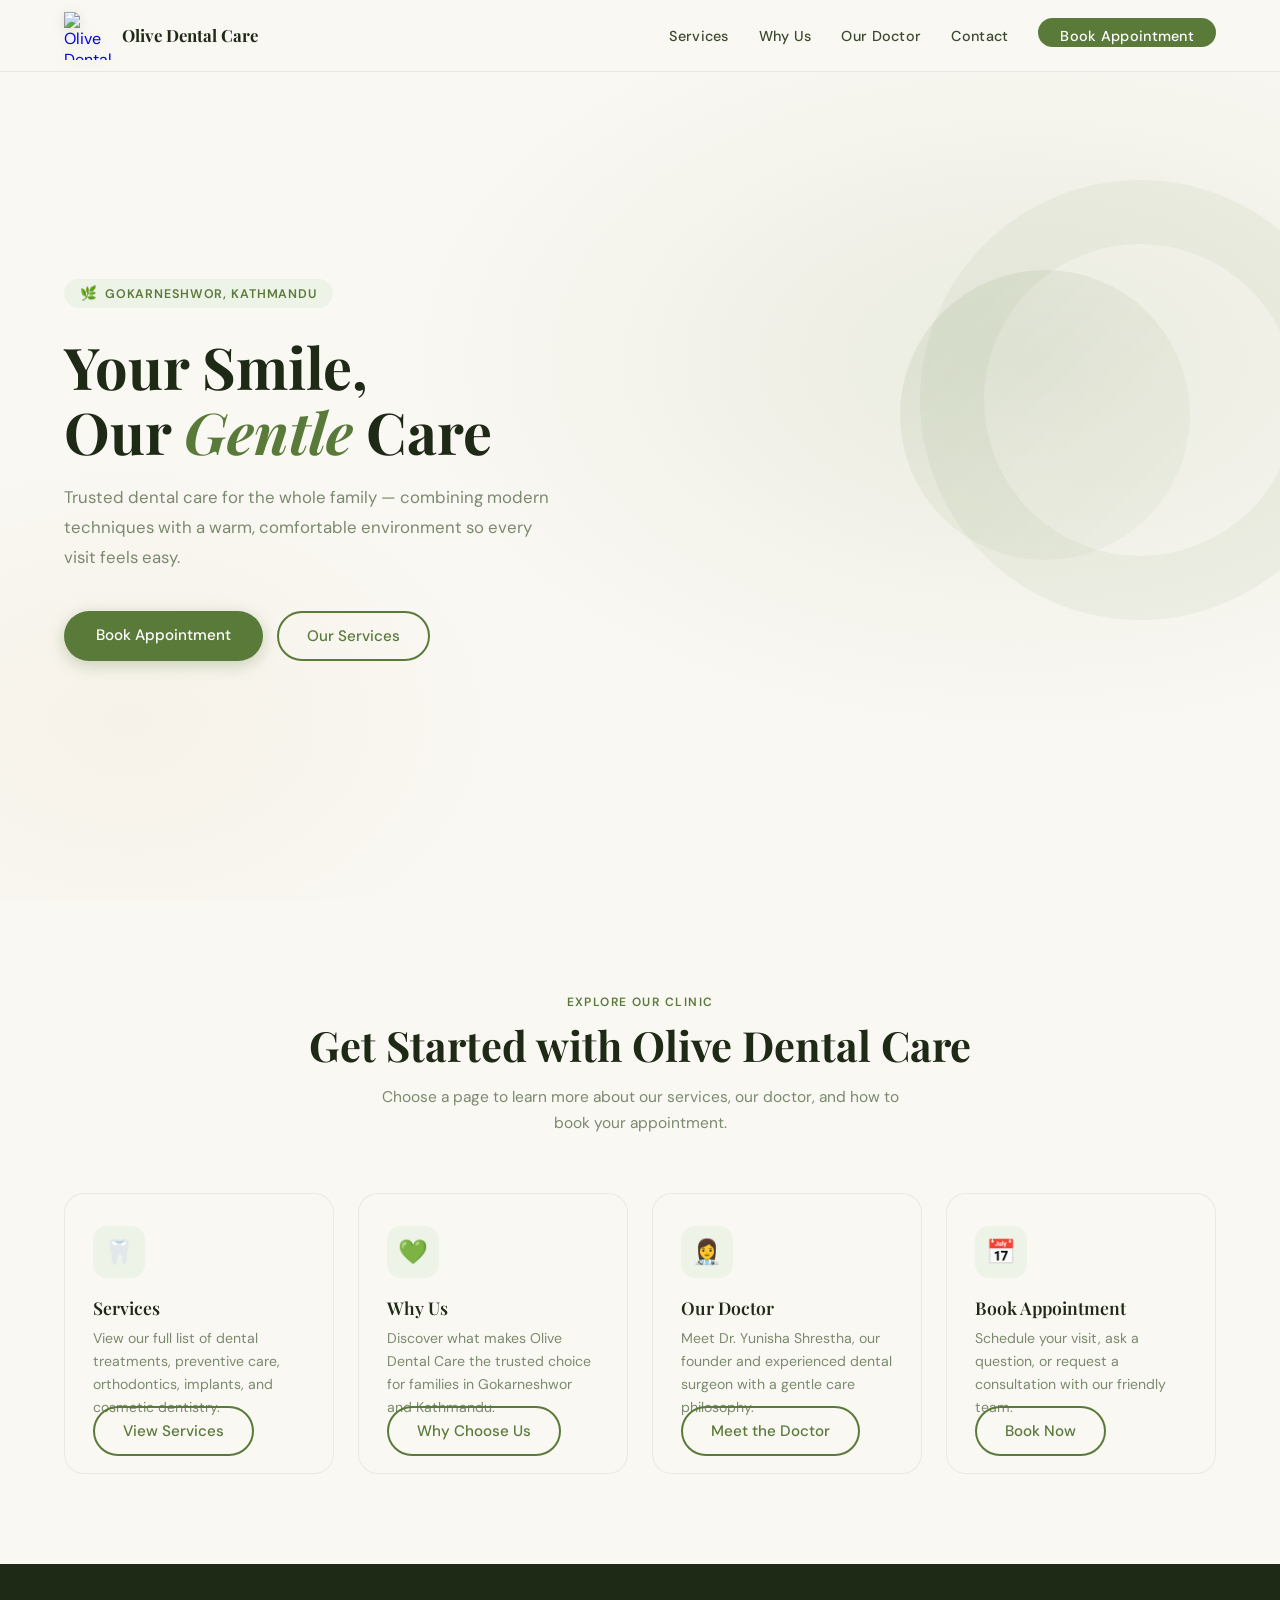
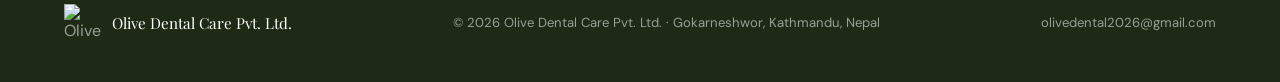
==== commit 2f2cd38c: "google search" ====
--- a/index.html
+++ b/index.html
@@ -2,6 +2,7 @@
 <html lang="en">
 <head>
   <meta charset="UTF-8" />
+  <meta name="google-site-verification" content="mtsyyZ1UPWiDQwqJOBrnK2V1NDoeUWFYy" />
   <meta name="viewport" content="width=device-width, initial-scale=1.0"/>
   <meta name="description" content="Olive Dental Care Pvt. Ltd. in Gokarneshwor, Kathmandu offers family-friendly dental care with modern equipment, orthodontics, implants, whitening, and preventive dentistry."/>
   <meta name="robots" content="index, follow"/>
@@ -39,8 +40,8 @@
      NAVIGATION
 ══════════════════════════════════════ -->
 <nav id="navbar">
-  <a href="#home" class="nav-logo">
-    <img src="logo.png" alt="Olive Dental Care Logo"/>
+  <a href="index.html" class="nav-logo">
+    <img src="assets/logo.png" alt="Olive Dental Care Logo"/>
     <div class="nav-logo-text">
       <strong>Olive Dental Care</strong>
     </div>
@@ -51,11 +52,11 @@
   </button>
 
   <ul class="nav-links" id="nav-links">
-    <li><a href="#services">Services</a></li>
-    <li><a href="#why">Why Us</a></li>
-    <li><a href="#team">Our Doctor</a></li>
-    <li><a href="#contact">Contact</a></li>
-    <li><a href="#contact" class="nav-cta">Book Appointment</a></li>
+    <li><a href="services.html">Services</a></li>
+    <li><a href="why-us.html">Why Us</a></li>
+    <li><a href="team.html">Our Doctor</a></li>
+    <li><a href="contact.html">Contact</a></li>
+    <li><a href="contact.html" class="nav-cta">Book Appointment</a></li>
   </ul>
 </nav>
 <main>
@@ -69,8 +70,8 @@
     <h1>Your Smile,<br/>Our <em>Gentle</em> Care</h1>
     <p>Trusted dental care for the whole family — combining modern techniques with a warm, comfortable environment so every visit feels easy.</p>
     <div class="hero-actions">
-      <a href="#contact" class="btn-primary">Book Appointment</a>
-      <a href="#services" class="btn-outline">Our Services</a>
+      <a href="contact.html" class="btn-primary">Book Appointment</a>
+      <a href="services.html" class="btn-outline">Our Services</a>
     </div>
     <!-- <div class="hero-stats">
       <div class="stat"><span>500+</span><small>Happy Patients</small></div>
@@ -82,222 +83,40 @@
 
 
 <!-- ══════════════════════════════════════
-     SERVICES
+     EXPLORE
 ══════════════════════════════════════ -->
-<section id="services">
+<section id="explore">
   <div class="services-header reveal">
-    <span class="section-label">What We Offer</span>
-    <h2 class="section-title">Comprehensive Dental Services</h2>
-    <p class="section-sub">From routine check-ups to advanced restorative work, we provide complete dental care under one roof.</p>
+    <span class="section-label">Explore Our Clinic</span>
+    <h2 class="section-title">Get Started with Olive Dental Care</h2>
+    <p class="section-sub">Choose a page to learn more about our services, our doctor, and how to book your appointment.</p>
   </div>
 
   <div class="services-grid">
     <div class="service-card reveal">
       <div class="service-icon">🦷</div>
-      <h3>General Dentistry</h3>
-      <p>Routine check-ups, scaling, cleaning, and preventive care to maintain your oral health and catch issues early.</p>
+      <h3>Services</h3>
+      <p>View our full list of dental treatments, preventive care, orthodontics, implants, and cosmetic dentistry.</p>
+      <a href="services.html" class="btn-outline">View Services</a>
     </div>
     <div class="service-card reveal">
-      <div class="service-icon">✨</div>
-      <h3>Teeth Whitening</h3>
-      <p>Professional whitening treatments that safely brighten your smile several shades in a single visit.</p>
+      <div class="service-icon">💚</div>
+      <h3>Why Us</h3>
+      <p>Discover what makes Olive Dental Care the trusted choice for families in Gokarneshwor and Kathmandu.</p>
+      <a href="why-us.html" class="btn-outline">Why Choose Us</a>
     </div>
     <div class="service-card reveal">
-      <div class="service-icon">🔧</div>
-      <h3>Dental Fillings</h3>
-      <p>Tooth-coloured composite fillings that blend seamlessly, restoring function and appearance naturally.</p>
+      <div class="service-icon">👩‍⚕️</div>
+      <h3>Our Doctor</h3>
+      <p>Meet Dr. Yunisha Shrestha, our founder and experienced dental surgeon with a gentle care philosophy.</p>
+      <a href="team.html" class="btn-outline">Meet the Doctor</a>
     </div>
     <div class="service-card reveal">
-      <div class="service-icon">👑</div>
-      <h3>Crowns &amp; Bridges</h3>
-      <p>Custom-made crowns and bridges to restore damaged or missing teeth with a natural look and feel.</p>
+      <div class="service-icon">📅</div>
+      <h3>Book Appointment</h3>
+      <p>Schedule your visit, ask a question, or request a consultation with our friendly team.</p>
+      <a href="contact.html" class="btn-outline">Book Now</a>
     </div>
-    <div class="service-card reveal">
-      <div class="service-icon">🛠️</div>
-      <h3>Root Canal Treatment</h3>
-      <p>Comfortable, pain-free root canal procedures to save infected teeth and relieve toothache effectively.</p>
-    </div>
-    <div class="service-card reveal">
-      <div class="service-icon">😬</div>
-      <h3>Orthodontics</h3>
-      <p>Braces and alignment solutions for children and adults to achieve straight, well-aligned teeth.</p>
-    </div>
-    <div class="service-card reveal">
-      <div class="service-icon">🧒</div>
-      <h3>Paediatric Dentistry</h3>
-      <p>Child-friendly dental care in a calm environment — building healthy habits from an early age.</p>
-    </div>
-    <div class="service-card reveal">
-      <div class="service-icon">🔩</div>
-      <h3>Dental Implants</h3>
-      <p>Permanent tooth replacement solutions that look, feel, and function just like natural teeth.</p>
-    </div>
-  </div>
-</section>
-
-
-<!-- ══════════════════════════════════════
-     WHY US
-══════════════════════════════════════ -->
-<section id="why">
-  <div class="reveal">
-    <span class="section-label">Why Choose Us</span>
-    <h2 class="section-title">Care You Can Count On</h2>
-    <p class="section-sub">We combine professional expertise with genuine compassion — because great dentistry is about people, not just procedures.</p>
-  </div>
-  <div class="why-grid">
-    <div class="why-item reveal">
-      <div class="why-num">01</div>
-      <div>
-        <h4>Experienced Professional</h4>
-        <p>Led by a qualified dental surgeon with clinical expertise and a commitment to staying current with modern techniques.</p>
-      </div>
-    </div>
-    <div class="why-item reveal">
-      <div class="why-num">02</div>
-      <div>
-        <h4>Gentle &amp; Comfortable Care</h4>
-        <p>We prioritise your comfort — whether you're anxious or experienced with dental visits, you're in safe hands.</p>
-      </div>
-    </div>
-    <div class="why-item reveal">
-      <div class="why-num">03</div>
-      <div>
-        <h4>Modern Equipment</h4>
-        <p>Up-to-date dental technology for more accurate diagnoses and better patient outcomes every time.</p>
-      </div>
-    </div>
-    <div class="why-item reveal">
-      <div class="why-num">04</div>
-      <div>
-        <h4>Affordable Pricing</h4>
-        <p>High-quality dental care at fair, transparent prices — no surprises, no hidden costs, ever.</p>
-      </div>
-    </div>
-  </div>
-</section>
-
-
-<!-- ══════════════════════════════════════
-     OUR DOCTOR
-══════════════════════════════════════ -->
-<section id="team">
-  <div class="reveal" style="text-align:center;">
-    <span class="section-label">Meet Your Doctor</span>
-    <h2 class="section-title">The Person Behind Your Smile</h2>
-    <p class="section-sub" style="margin:0 auto;">Our clinic is led by a dedicated dental professional who genuinely cares about your health and comfort.</p>
-  </div>
-
-  <div class="team-center">
-    <div class="team-card reveal">
-      <div class="team-avatar">👩‍⚕️</div>
-      <div class="team-info">
-        <h4>Dr. Yunisha Shrestha</h4>
-        <span class="team-badge">Dental Surgeon</span>
-        <span class="founder-tag">⭐ Founder</span>
-        <div class="team-divider"></div>
-        <p>BDS, NMC Registered. Dr. Yunisha Shrestha founded Olive Dental Care with a vision to bring gentle, quality dental care to the community of Gokarneshwor. With years of clinical experience, she is committed to making every patient feel at ease and ensuring the best possible outcomes for your dental health.</p>
-      </div>
-    </div>
-  </div>
-</section>
-
-
-<!-- ══════════════════════════════════════
-     CONTACT & APPOINTMENT
-══════════════════════════════════════ -->
-<section id="contact">
-  <div class="reveal">
-    <span class="section-label">Get in Touch</span>
-    <h2 class="section-title">Book an Appointment</h2>
-    <p class="section-sub">Reach out to schedule a visit or ask us anything. We're always happy to hear from you.</p>
-  </div>
-
-  <div class="contact-wrap">
-
-    <!-- Contact Info -->
-    <div class="contact-info reveal">
-      <h3>Visit Us</h3>
-
-      <div class="info-item">
-        <div class="info-icon">📍</div>
-        <div>
-          <h5>Address</h5>
-          <address>Gokarneshwor-8, Kathmandu<br/>Bagmati Province, Nepal</address>
-        </div>
-      </div>
-
-      <div class="info-item">
-        <div class="info-icon">📞</div>
-        <div>
-          <h5>Phone</h5>
-          <p>
-            <a href="tel:+97701XXXXXXX">+977-9863314714</a><br/>
-            <a href="tel:+9779XXXXXXXXX">+977-9843489761</a>
-          </p>
-        </div>
-      </div>
-
-      <div class="info-item">
-        <div class="info-icon">✉️</div>
-        <div>
-          <h5>Email</h5>
-          <p><a href="mailto:olivedental2026@gmail.com">olivedental2026@gmail.com</a></p>
-        </div>
-      </div>
-
-      <div class="info-item">
-        <div class="info-icon">🕐</div>
-        <div>
-          <h5>Opening Hours</h5>
-          <table class="hours-table">
-            <tr><td>Sunday – Saturday</td></tr>
-               <tr><td>9:00 AM – 7:00 PM</td>
-            </tr>
-          </table>
-        </div>
-      </div>
-
-      <div class="map-wrap reveal">
-        <span>🗺️</span>
-        <p>Gokarneshwor-8, Kathmandu, Nepal</p>
-        <a href="https://maps.app.goo.gl/W4mNRPkaabusVkdQ7" target="_blank" rel="noopener">
-          View on Google Maps →
-        </a>
-      </div>
-    </div>
-
-    <!-- Appointment Form -->
-    <div class="reveal">
-      <div class="contact-form" id="appt-form">
-        <div class="form-row">
-          <input type="text"  placeholder="Your Full Name *"  id="f-name"  required/>
-          <input type="tel"   placeholder="Phone Number *"    id="f-phone" required/>
-        </div>
-        <input type="email" placeholder="Email Address (optional)" id="f-email"/>
-        <select id="f-service">
-          <option value="" disabled selected>Select a Service</option>
-          <option>General Check-up &amp; Cleaning</option>
-          <option>Teeth Whitening</option>
-          <option>Dental Filling</option>
-          <option>Root Canal Treatment</option>
-          <option>Orthodontics / Braces</option>
-          <option>Crowns &amp; Bridges</option>
-          <option>Dental Implants</option>
-          <option>Paediatric Dentistry</option>
-          <option>Other / Not Sure</option>
-        </select>
-        <input type="date" id="f-date"/>
-        <textarea placeholder="Any message, concern, or special request? (optional)" id="f-msg"></textarea>
-        <button class="btn-primary" onclick="submitForm()" type="button">
-          Request Appointment
-        </button>
-        <div class="form-success" id="form-success">
-          ✅ Thank you! We'll call you shortly to confirm your appointment.
-        </div>
-      </div>
-    </div>
-
   </div>
 </section>
 </main>
@@ -308,7 +127,7 @@
 ══════════════════════════════════════ -->
 <footer>
   <div class="footer-brand">
-    <img src="logo.png" alt="Olive Dental Care"/>
+    <img src="assets/logo.png" alt="Olive Dental Care"/>
     <span>Olive Dental Care Pvt. Ltd.</span>
   </div>
   <p>© 2026 Olive Dental Care Pvt. Ltd. · Gokarneshwor, Kathmandu, Nepal</p>
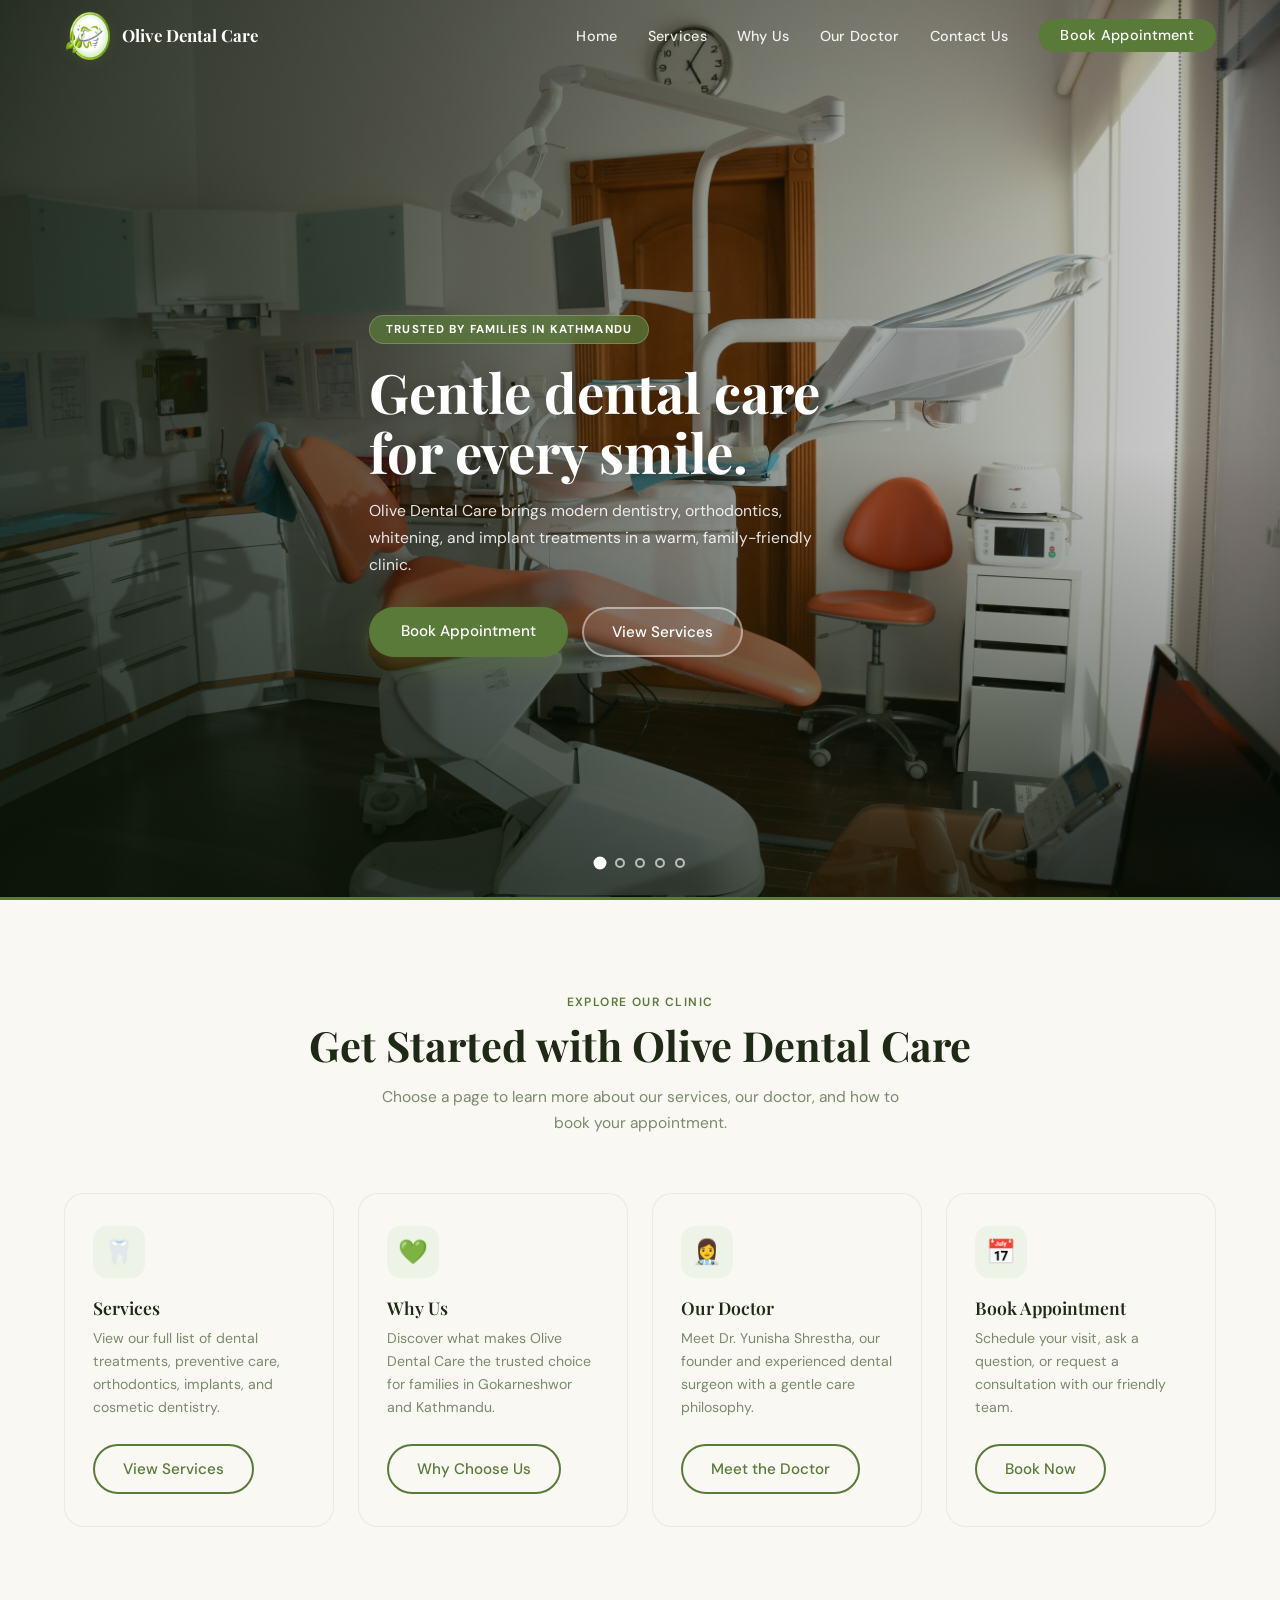
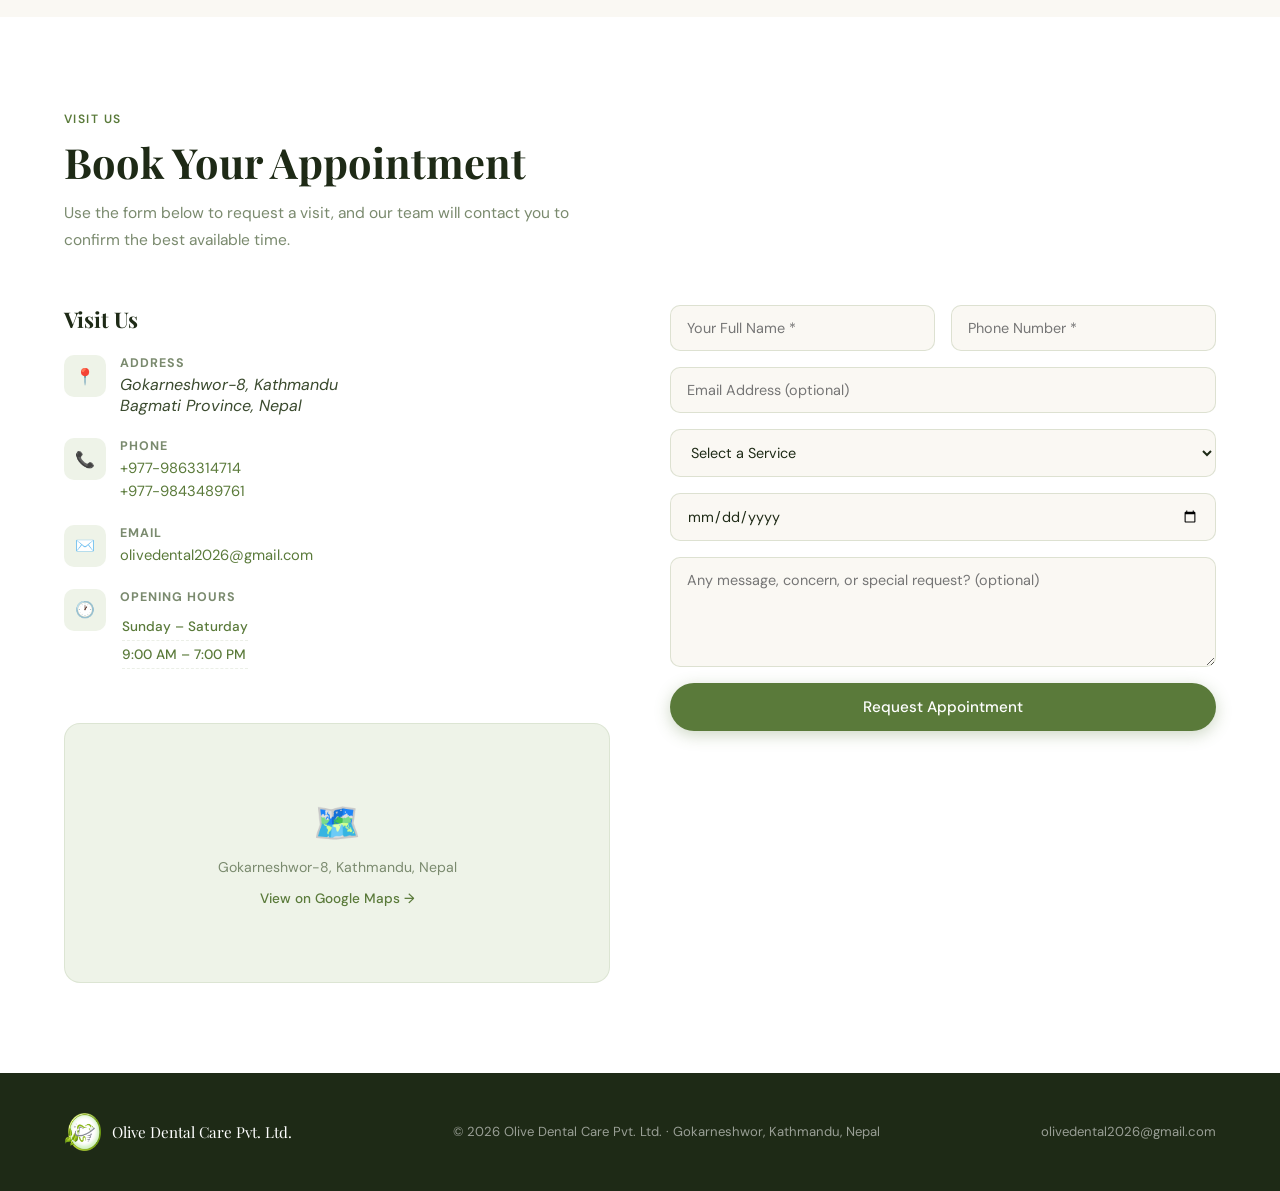
==== commit 2f915506: "changes" ====
--- a/index.html
+++ b/index.html
@@ -52,10 +52,11 @@
   </button>
 
   <ul class="nav-links" id="nav-links">
+    <li><a href="index.html">Home</a></li>
     <li><a href="services.html">Services</a></li>
     <li><a href="why-us.html">Why Us</a></li>
     <li><a href="team.html">Our Doctor</a></li>
-    <li><a href="contact.html">Contact</a></li>
+    <li><a href="contact.html">Contact Us</a></li>
     <li><a href="contact.html" class="nav-cta">Book Appointment</a></li>
   </ul>
 </nav>
@@ -65,22 +66,31 @@
      HERO
 ══════════════════════════════════════ -->
 <section class="hero" id="home">
+  <div class="hero-slider">
+    <div class="slide active"><img class="slide-hero1" src="assets/hero-1.jpg" alt="Dentist preparing dental tools for a patient"/></div>
+    <div class="slide"><img src="assets/hero-2.jpg" alt="Dental professional reviewing a patient's x-ray"/></div>
+    <div class="slide"><img src="assets/hero-3.jpg" alt="Modern dental clinic treatment room"/></div>
+    <div class="slide"><img src="assets/hero-4.jpg" alt="Friendly dental team welcoming a patient"/></div>
+    <div class="slide"><img src="assets/hero-5.jpg" alt="Patient smiling after dental treatment"/></div>
+  </div>
   <div class="hero-content">
-    <div class="hero-badge">Gokarneshwor, Kathmandu</div>
-    <h1>Your Smile,<br/>Our <em>Gentle</em> Care</h1>
-    <p>Trusted dental care for the whole family — combining modern techniques with a warm, comfortable environment so every visit feels easy.</p>
+    <div class="hero-chip">Trusted by families in Kathmandu</div>
+    <h1>Gentle dental care<br/>for every smile.</h1>
+    <p>Olive Dental Care brings modern dentistry, orthodontics, whitening, and implant treatments in a warm, family-friendly clinic.</p>
     <div class="hero-actions">
-      <a href="contact.html" class="btn-primary">Book Appointment</a>
-      <a href="services.html" class="btn-outline">Our Services</a>
-    </div>
-    <!-- <div class="hero-stats">
-      <div class="stat"><span>500+</span><small>Happy Patients</small></div>
-      <div class="stat"><span>5+</span><small>Years of Service</small></div>
-      <div class="stat"><span>10+</span><small>Treatments</small></div>
-    </div> -->
-  </div>
+      <a href="#contact" class="btn-primary">Book Appointment</a>
+      <a href="services.html" class="btn-outline">View Services</a>
+    </div>
+  </div>
+  <div class="hero-dots">
+    <button class="slide-dot active" aria-label="Show image 1"></button>
+    <button class="slide-dot" aria-label="Show image 2"></button>
+    <button class="slide-dot" aria-label="Show image 3"></button>
+    <button class="slide-dot" aria-label="Show image 4"></button>
+    <button class="slide-dot" aria-label="Show image 5"></button>
+  </div>
+  <div class="hero-progress" id="hero-progress"></div>
 </section>
-
 
 <!-- ══════════════════════════════════════
      EXPLORE
@@ -119,6 +129,89 @@
     </div>
   </div>
 </section>
+  <section id="contact">
+    <div class="reveal">
+      <span class="section-label">Visit Us</span>
+      <h2 class="section-title">Book Your Appointment</h2>
+      <p class="section-sub">Use the form below to request a visit, and our team will contact you to confirm the best available time.</p>
+    </div>
+
+    <div class="contact-wrap">
+      <div class="contact-info reveal">
+        <h3>Visit Us</h3>
+        <div class="info-item">
+          <div class="info-icon">📍</div>
+          <div>
+            <h5>Address</h5>
+            <address>Gokarneshwor-8, Kathmandu<br/>Bagmati Province, Nepal</address>
+          </div>
+        </div>
+        <div class="info-item">
+          <div class="info-icon">📞</div>
+          <div>
+            <h5>Phone</h5>
+            <p>
+              <a href="tel:+97701XXXXXXX">+977-9863314714</a><br/>
+              <a href="tel:+9779XXXXXXXXX">+977-9843489761</a>
+            </p>
+          </div>
+        </div>
+        <div class="info-item">
+          <div class="info-icon">✉️</div>
+          <div>
+            <h5>Email</h5>
+            <p><a href="mailto:olivedental2026@gmail.com">olivedental2026@gmail.com</a></p>
+          </div>
+        </div>
+        <div class="info-item">
+          <div class="info-icon">🕐</div>
+          <div>
+            <h5>Opening Hours</h5>
+            <table class="hours-table">
+              <tr><td>Sunday – Saturday</td></tr>
+              <tr><td>9:00 AM – 7:00 PM</td></tr>
+            </table>
+          </div>
+        </div>
+        <div class="map-wrap reveal">
+          <span>🗺️</span>
+          <p>Gokarneshwor-8, Kathmandu, Nepal</p>
+          <a href="https://maps.app.goo.gl/W4mNRPkaabusVkdQ7" target="_blank" rel="noopener">
+            View on Google Maps →
+          </a>
+        </div>
+      </div>
+      <div class="reveal">
+        <div class="contact-form" id="appt-form">
+          <div class="form-row">
+            <input type="text" placeholder="Your Full Name *" id="f-name" required/>
+            <input type="tel" placeholder="Phone Number *" id="f-phone" required/>
+          </div>
+          <input type="email" placeholder="Email Address (optional)" id="f-email"/>
+          <select id="f-service">
+            <option value="" disabled selected>Select a Service</option>
+            <option>General Check-up &amp; Cleaning</option>
+            <option>Teeth Whitening</option>
+            <option>Dental Filling</option>
+            <option>Root Canal Treatment</option>
+            <option>Orthodontics / Braces</option>
+            <option>Crowns &amp; Bridges</option>
+            <option>Dental Implants</option>
+            <option>Paediatric Dentistry</option>
+            <option>Other / Not Sure</option>
+          </select>
+          <input type="date" id="f-date"/>
+          <textarea placeholder="Any message, concern, or special request? (optional)" id="f-msg"></textarea>
+          <button class="btn-primary" onclick="submitForm()" type="button">
+            Request Appointment
+          </button>
+          <div class="form-success" id="form-success">
+            ✅ Thank you! We'll call you shortly to confirm your appointment.
+          </div>
+        </div>
+      </div>
+    </div>
+  </section>
 </main>
 
 
@@ -138,3 +231,4 @@
 <script src="script.js"></script>
 </body>
 </html>
+
--- a/style.css
+++ b/style.css
@@ -31,12 +31,17 @@
   display: flex; align-items: center; justify-content: space-between;
   padding: 0 5%;
   height: 72px;
-  background: rgba(250,248,243,.94);
-  backdrop-filter: blur(12px);
+  background: rgba(250,248,243,0);
+  backdrop-filter: blur(0px);
+  border-bottom: 1px solid rgba(90,122,58,0);
+  transition: background .4s ease, backdrop-filter .4s ease, box-shadow .4s ease, border-color .4s ease;
+}
+nav.scrolled {
+  background: rgba(250,248,243,.97);
+  backdrop-filter: blur(14px);
   border-bottom: 1px solid rgba(90,122,58,.12);
-  transition: box-shadow .3s;
-}
-nav.scrolled { box-shadow: var(--shadow); }
+  box-shadow: var(--shadow);
+}
 
 .nav-logo {
   display: flex; align-items: center; gap: 10px;
@@ -52,34 +57,48 @@
   display: block;
   font-family: 'Playfair Display', serif;
   font-size: 1.05rem; font-weight: 700;
-  color: var(--dark);
-}
+  color: white;
+  transition: color .4s ease;
+}
+nav.scrolled .nav-logo-text strong { color: var(--dark); }
+
 .nav-logo-text small {
   font-size: .68rem; font-weight: 400;
-  color: var(--muted); letter-spacing: .07em;
+  color: rgba(255,255,255,.75); letter-spacing: .07em;
   text-transform: uppercase;
-}
-
-.nav-links { display: flex; gap: 30px; list-style: none; }
+  transition: color .4s ease;
+}
+nav.scrolled .nav-logo-text small { color: var(--muted); }
+
+.nav-links { display: flex; gap: 30px; list-style: none; align-items: center; }
 .nav-links a {
   text-decoration: none; font-size: .9rem; font-weight: 500;
-  color: var(--text); letter-spacing: .02em;
+  color: rgba(255,255,255,.90); letter-spacing: .02em;
   position: relative; padding-bottom: 2px;
-}
+  transition: color .4s ease;
+}
+nav.scrolled .nav-links a { color: var(--text); }
 .nav-links a::after {
   content: ''; position: absolute; left: 0; bottom: 0;
   width: 0; height: 2px; background: var(--olive);
   transition: width .3s;
 }
 .nav-links a:hover::after { width: 100%; }
-.nav-cta {
-  background: var(--olive); color: white !important;
-  padding: 9px 22px; border-radius: 50px;
-  font-weight: 500 !important;
-  transition: background .2s !important;
-}
-.nav-cta:hover { background: var(--olive-light) !important; }
-.nav-cta::after { display: none !important; }
+.nav-links li a.nav-cta {
+  background: var(--olive);
+  color: white;
+  padding: 9px 22px;
+  padding-bottom: 9px;
+  border-radius: 50px;
+  font-weight: 500;
+  display: inline-flex;
+  align-items: center;
+  justify-content: center;
+  line-height: 1;
+  transition: background .2s;
+}
+.nav-links li a.nav-cta:hover { background: var(--olive-light); }
+.nav-links li a.nav-cta::after { display: none; }
 
 .hamburger {
   display: none; flex-direction: column; gap: 5px; cursor: pointer;
@@ -87,76 +106,161 @@
 }
 .hamburger span {
   display: block; width: 24px; height: 2px;
-  background: var(--dark); border-radius: 2px; transition: all .3s;
-}
-
-/* ── HERO ──────────────────────────────────────── */
+  background: white; border-radius: 2px; transition: all .3s;
+}
+nav.scrolled .hamburger span { background: var(--dark); }
+
+/* ── HERO — full-screen carousel ───────────────── */
 .hero {
-  min-height: 100vh;
-  display: flex; align-items: center;
-  padding: 110px 5% 70px;
-  background:
-    radial-gradient(ellipse 70% 60% at 80% 40%, rgba(90,122,58,.10) 0%, transparent 70%),
-    radial-gradient(ellipse 50% 50% at 10% 80%, rgba(200,169,110,.08) 0%, transparent 60%),
-    var(--cream);
-  position: relative; overflow: hidden;
-}
+  position: relative;
+  height: 100vh;
+  height: 100dvh;
+  overflow: hidden;
+  display: flex;
+  align-items: center;
+  justify-content: center;
+  flex-shrink: 0;
+}
+
+/* Carousel: slides sit behind everything */
+.hero-slider {
+  position: absolute;
+  inset: 0;
+  z-index: 0;
+}
+.hero-slider .slide {
+  position: absolute;
+  inset: 0;
+  opacity: 0;
+  transition: opacity 1.2s ease;
+}
+.hero-slider .slide.active { opacity: 1; }
+.hero-slider img {
+  width: 100%; height: 100%;
+  object-fit: cover; display: block;
+  filter: saturate(1.08) brightness(.82) contrast(1.04);
+}
+/* Keep the clock/watch in hero-1 always in frame */
+.hero-slider img.slide-hero1 {
+  object-position: right center;
+}
+
+/* Dark gradient overlay so text is readable */
 .hero::before {
   content: '';
-  position: absolute; right: -80px; top: 20%;
-  width: 440px; height: 440px; border-radius: 50%;
-  border: 64px solid rgba(90,122,58,.06);
+  position: absolute; inset: 0; z-index: 1;
+  background:
+    linear-gradient(to right, rgba(10,20,8,.72) 0%, rgba(10,20,8,.30) 60%, transparent 100%),
+    linear-gradient(to top, rgba(10,20,8,.55) 0%, transparent 50%);
   pointer-events: none;
 }
-.hero::after {
-  content: '';
-  position: absolute; right: 90px; top: 30%;
-  width: 290px; height: 290px; border-radius: 50%;
-  background: linear-gradient(135deg, rgba(90,122,58,.10), rgba(125,160,80,.04));
-  pointer-events: none;
-}
-
-.hero-content { max-width: 620px; }
-.hero-badge {
-  display: inline-flex; align-items: center; gap: 7px;
-  background: var(--olive-pale); color: var(--olive);
+
+/* Text content */
+.hero-content {
+  position: relative;
+  z-index: 3;
+  max-width: 680px;
+  padding: 0 6%;
+  margin-top: 72px; /* offset for fixed navbar */
+  display: flex;
+  flex-direction: column;
+  align-items: flex-start;
+  gap: 0;
+  width: 100%;
+}
+
+.hero-badge, .hero-chip {
+  display: inline-flex; align-items: center; gap: 8px;
+  background: rgba(90,122,58,.75);
+  backdrop-filter: blur(8px);
+  color: white;
   padding: 6px 16px; border-radius: 50px;
-  font-size: .78rem; font-weight: 600; letter-spacing: .07em;
-  text-transform: uppercase; margin-bottom: 26px;
+  font-size: .72rem; font-weight: 700; letter-spacing: .10em;
+  text-transform: uppercase; margin-bottom: 18px;
+  border: 1px solid rgba(255,255,255,.20);
   animation: fadeUp .7s ease both;
 }
-.hero-badge::before { content: '🌿'; font-size: .85rem; }
 
 .hero h1 {
   font-family: 'Playfair Display', serif;
-  font-size: clamp(2.4rem, 5vw, 3.6rem);
-  line-height: 1.12; font-weight: 700;
-  color: var(--dark); margin-bottom: 20px;
+  font-size: clamp(2.2rem, 4.5vw, 3.4rem);
+  line-height: 1.1; font-weight: 700;
+  color: white !important;
+  margin-bottom: 16px;
+  text-shadow: 0 2px 24px rgba(0,0,0,.30);
   animation: fadeUp .7s .1s ease both;
 }
-.hero h1 em { font-style: italic; color: var(--olive); }
+.hero h1 em { font-style: italic; color: #b8d98a; }
 
 .hero p {
-  font-size: 1.05rem; line-height: 1.78;
-  color: var(--muted); max-width: 490px; margin-bottom: 38px;
+  font-size: .98rem; line-height: 1.72;
+  color: rgba(255,255,255,.88) !important;
+  max-width: 480px; margin-bottom: 28px;
+  text-shadow: 0 1px 8px rgba(0,0,0,.25);
   animation: fadeUp .7s .2s ease both;
 }
 
 .hero-actions {
+  position: relative;
+  z-index: 4;
   display: flex; gap: 14px; flex-wrap: wrap;
   animation: fadeUp .7s .3s ease both;
 }
-
-.hero-stats {
-  display: flex; gap: 36px; margin-top: 54px;
-  animation: fadeUp .7s .4s ease both;
-}
-.stat span {
-  display: block;
-  font-family: 'Playfair Display', serif;
-  font-size: 1.9rem; font-weight: 700; color: var(--dark);
-}
-.stat small { font-size: .82rem; color: var(--muted); font-weight: 400; }
+.hero-actions a.btn-primary {
+  background: var(--olive);
+  color: white;
+  box-shadow: 0 8px 28px rgba(90,122,58,.45);
+}
+.hero-actions a.btn-primary:hover {
+  background: var(--olive-light);
+}
+.hero-actions a.btn-outline {
+  background: rgba(255,255,255,.12);
+  backdrop-filter: blur(8px);
+  color: white;
+  border-color: rgba(255,255,255,.45);
+}
+.hero-actions a.btn-outline:hover {
+  background: white;
+  color: var(--olive);
+  border-color: white;
+}
+
+/* Dot nav — bottom-center */
+.hero-dots {
+  position: absolute;
+  bottom: 32px; left: 50%;
+  transform: translateX(-50%);
+  z-index: 3;
+  display: flex; gap: 10px; align-items: center;
+}
+.slide-dot {
+  width: 10px; height: 10px; border-radius: 50%;
+  border: 2px solid rgba(255,255,255,.65);
+  background: transparent;
+  cursor: pointer;
+  transition: background .3s, transform .3s, border-color .3s;
+}
+.slide-dot.active {
+  background: white;
+  border-color: white;
+  transform: scale(1.3);
+}
+
+/* Progress bar */
+.hero-progress {
+  position: absolute;
+  bottom: 0; left: 0;
+  height: 3px;
+  background: var(--olive);
+  z-index: 3;
+  width: 0;
+  transition: width linear;
+}
+
+/* hero-cards not used in new layout */
+.hero-cards { display: none; }
+.hero-stats { display: none; }
 
 /* ── BUTTONS ───────────────────────────────────── */
 .btn-primary {
@@ -211,6 +315,9 @@
   gap: 24px;
 }
 .service-card {
+  display: flex;
+  flex-direction: column;
+  justify-content: space-between;
   background: var(--cream);
   border: 1px solid rgba(90,122,58,.10);
   border-radius: 20px; padding: 32px 28px;
@@ -232,7 +339,11 @@
   font-size: 1.1rem; font-weight: 600;
   color: var(--dark); margin-bottom: 8px;
 }
-.service-card p { font-size: .88rem; color: var(--muted); line-height: 1.65; }
+.service-card p { font-size: .88rem; color: var(--muted); line-height: 1.65; margin-bottom: 24px; }
+.service-card .btn-outline {
+  margin-top: auto;
+  align-self: flex-start;
+}
 
 /* ── WHY US ────────────────────────────────────── */
 #why { background: var(--olive); color: white; }
@@ -267,30 +378,74 @@
 .team-card {
   background: white; border-radius: 24px; overflow: hidden;
   box-shadow: 0 8px 40px rgba(30,42,22,.13);
-  max-width: 380px; width: 100%;
+  max-width: 460px; width: 100%;
   transition: transform .25s, box-shadow .25s;
 }
 .team-card:hover {
   transform: translateY(-6px);
   box-shadow: 0 16px 48px rgba(30,42,22,.17);
 }
+
+/* Photo area — taller so more of the doctor is visible */
 .team-avatar {
-  height: 200px;
-  background: linear-gradient(135deg, var(--olive-pale) 0%, rgba(200,169,110,.18) 100%);
-  display: flex; align-items: center; justify-content: center;
-  font-size: 5rem;
+  height: 480px;
   position: relative;
-}
-.team-avatar::after {
-  content: '';
-  position: absolute; bottom: 0; left: 0; right: 0; height: 40px;
-  background: linear-gradient(to top, white, transparent);
-}
-.team-info { padding: 28px 32px 32px; text-align: center; }
-.team-info h4 {
-  font-family: 'Playfair Display', serif;
-  font-size: 1.35rem; color: var(--dark); margin-bottom: 6px;
-}
+  overflow: hidden;
+  background: var(--olive-pale);
+}
+.team-avatar img {
+  width: 100%; height: 100%;
+  object-fit: cover;
+  object-position: center 8%;
+  display: block;
+  transition: transform .5s ease;
+}
+.team-card:hover .team-avatar img {
+  transform: scale(1.03);
+}
+
+/* Name + badges overlaid at the bottom of the photo */
+.team-avatar-overlay {
+  position: absolute;
+  bottom: 0; left: 0; right: 0;
+  padding: 48px 28px 22px;
+  background: linear-gradient(to top, rgba(10,20,8,.82) 0%, rgba(10,20,8,.40) 60%, transparent 100%);
+  display: flex;
+  flex-direction: column;
+  align-items: center;
+  gap: 6px;
+}
+.team-avatar-overlay h4 {
+  font-family: 'Playfair Display', serif;
+  font-size: 1.4rem; font-weight: 700;
+  color: white;
+  text-align: center;
+  text-shadow: 0 2px 10px rgba(0,0,0,.4);
+  margin: 0;
+}
+.team-avatar-overlay .team-badge {
+  background: rgba(90,122,58,.80);
+  backdrop-filter: blur(6px);
+  color: white;
+  border: 1px solid rgba(255,255,255,.20);
+  margin-bottom: 0;
+}
+.team-avatar-overlay .founder-tag {
+  background: rgba(200,169,110,.25);
+  backdrop-filter: blur(6px);
+  color: #f0d898;
+  border: 1px solid rgba(200,169,110,.40);
+  margin: 0;
+}
+
+/* Info section below — now just the description */
+.team-info {
+  padding: 20px 32px 28px;
+  text-align: center;
+}
+.team-info h4 { display: none; } /* name is now on the photo */
+.team-info .team-badge,
+.team-info .founder-tag { display: none; } /* badges are now on the photo */
 .team-badge {
   display: inline-block;
   background: var(--olive-pale); color: var(--olive);
@@ -440,11 +595,11 @@
   }
   .nav-cta { margin: 10px 6%; border-radius: 50px; text-align: center; }
 
-  .hero { padding-top: 110px; text-align: center; }
-  .hero p { margin: 0 auto 36px; }
-  .hero-actions { justify-content: center; }
-  .hero-stats { justify-content: center; }
-  .hero::before, .hero::after { display: none; }
+  .hero { height: 100vh; height: 100dvh; }
+  .hero-content { padding: 0 5%; margin-top: 72px; }
+  .hero h1 { font-size: clamp(1.9rem, 8vw, 2.6rem); }
+  .hero-actions { justify-content: flex-start; }
+  .hero-dots { bottom: 24px; }
 
   .why-grid { grid-template-columns: 1fr; }
   .contact-wrap { grid-template-columns: 1fr; gap: 40px; }
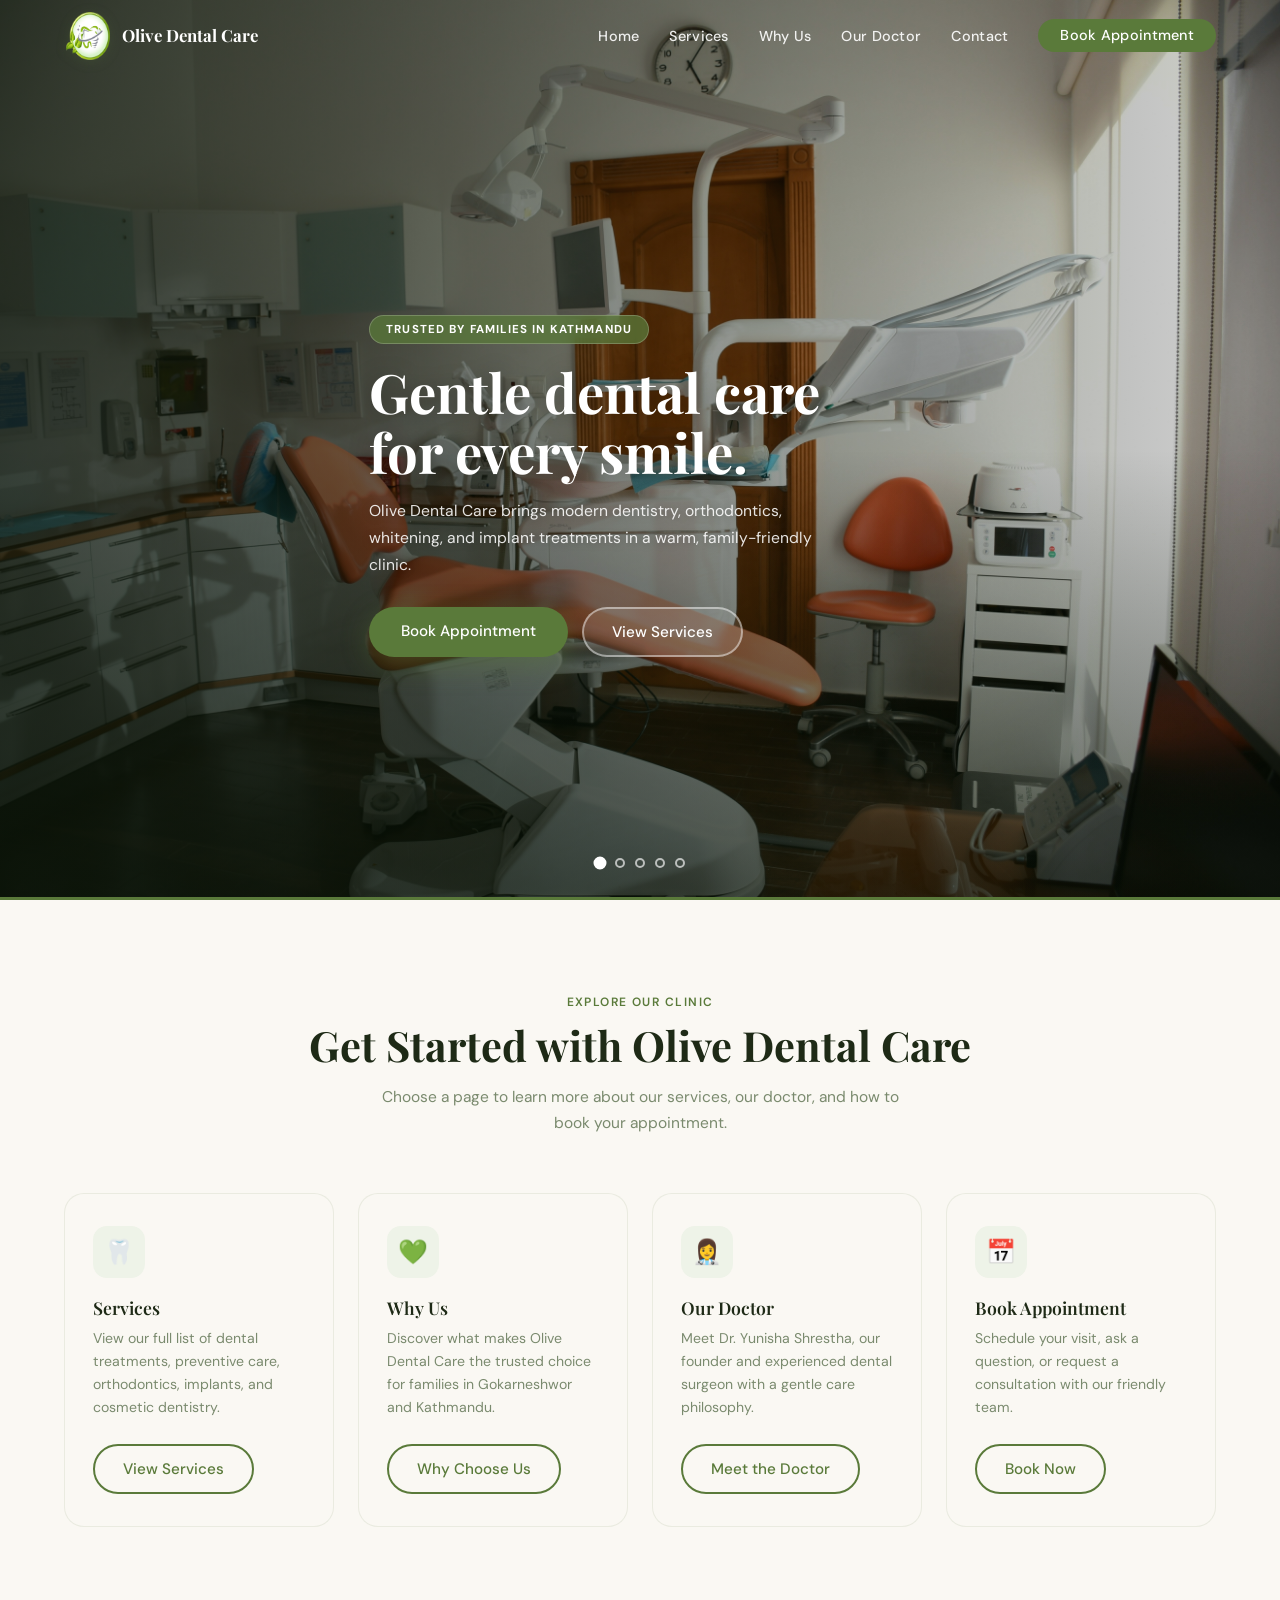
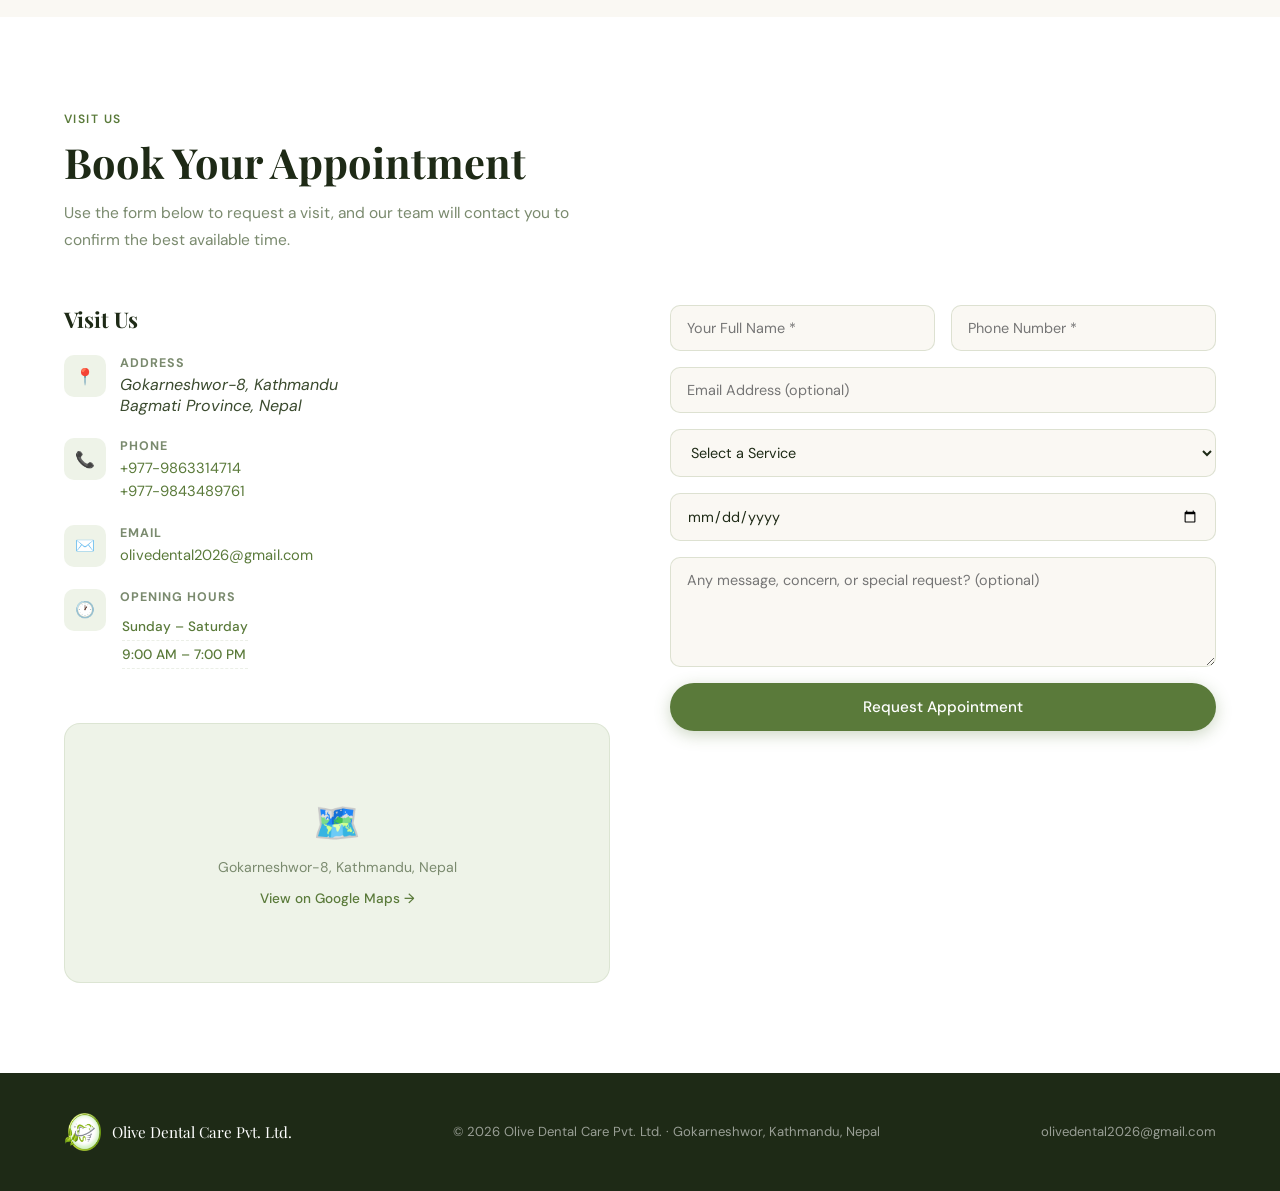
==== commit 5c3a23f9: "seo changes" ====
--- a/index.html
+++ b/index.html
@@ -5,14 +5,19 @@
   <meta name="google-site-verification" content="mtsyyZ1UPWiDQwqJOBrnK2V1NDoeUWFYy" />
   <meta name="viewport" content="width=device-width, initial-scale=1.0"/>
   <meta name="description" content="Olive Dental Care Pvt. Ltd. in Gokarneshwor, Kathmandu offers family-friendly dental care with modern equipment, orthodontics, implants, whitening, and preventive dentistry."/>
-  <meta name="robots" content="index, follow"/>
-  <meta property="og:title" content="Olive Dental Care Pvt. Ltd. | Gokarneshwor, Kathmandu"/>
-  <meta property="og:description" content="Family-friendly dental clinic offering general dentistry, whitening, orthodontics, implants and gentle restorative care in Kathmandu."/>
-  <meta property="og:type" content="website"/>
-  <title>Olive Dental Care Pvt. Ltd. | Gokarneshwor, Kathmandu</title>
+  <meta name="robots" content="index, follow"/>  <title>Olive Dental Care Pvt. Ltd. | Gokarneshwor, Kathmandu</title>
   <link rel="preconnect" href="https://fonts.googleapis.com"/>
   <link rel="preconnect" href="https://fonts.gstatic.com" crossorigin/>
   <link href="https://fonts.googleapis.com/css2?family=Playfair+Display:ital,wght@0,400;0,600;0,700;1,400&family=DM+Sans:wght@300;400;500&display=swap" rel="stylesheet"/>
+  <link rel="canonical" href="https://www.olivedental.com.np/"/>
+  <meta property="og:title" content="Olive Dental Care Pvt. Ltd. | Gokarneshwor, Kathmandu"/>
+  <meta property="og:description" content="Family-friendly dental clinic in Gokarneshwor, Kathmandu offering modern dentistry, orthodontics, whitening, implants and preventive care."/>
+  <meta property="og:type" content="website"/>
+  <meta property="og:url" content="https://www.olivedental.com.np/"/>
+  <meta property="og:image" content="https://www.olivedental.com.np/assets/logo.png"/>
+  <meta name="twitter:card" content="summary_large_image"/>
+  <meta name="twitter:title" content="Olive Dental Care Pvt. Ltd. | Gokarneshwor, Kathmandu"/>
+  <meta name="twitter:description" content="Family-friendly dental clinic in Gokarneshwor, Kathmandu offering modern dentistry, orthodontics, whitening, implants and preventive care."/>
   <link rel="stylesheet" href="style.css"/>
   <script type="application/ld+json">
   {
@@ -56,7 +61,7 @@
     <li><a href="services.html">Services</a></li>
     <li><a href="why-us.html">Why Us</a></li>
     <li><a href="team.html">Our Doctor</a></li>
-    <li><a href="contact.html">Contact Us</a></li>
+    <li><a href="contact.html">Contact</a></li>
     <li><a href="contact.html" class="nav-cta">Book Appointment</a></li>
   </ul>
 </nav>
